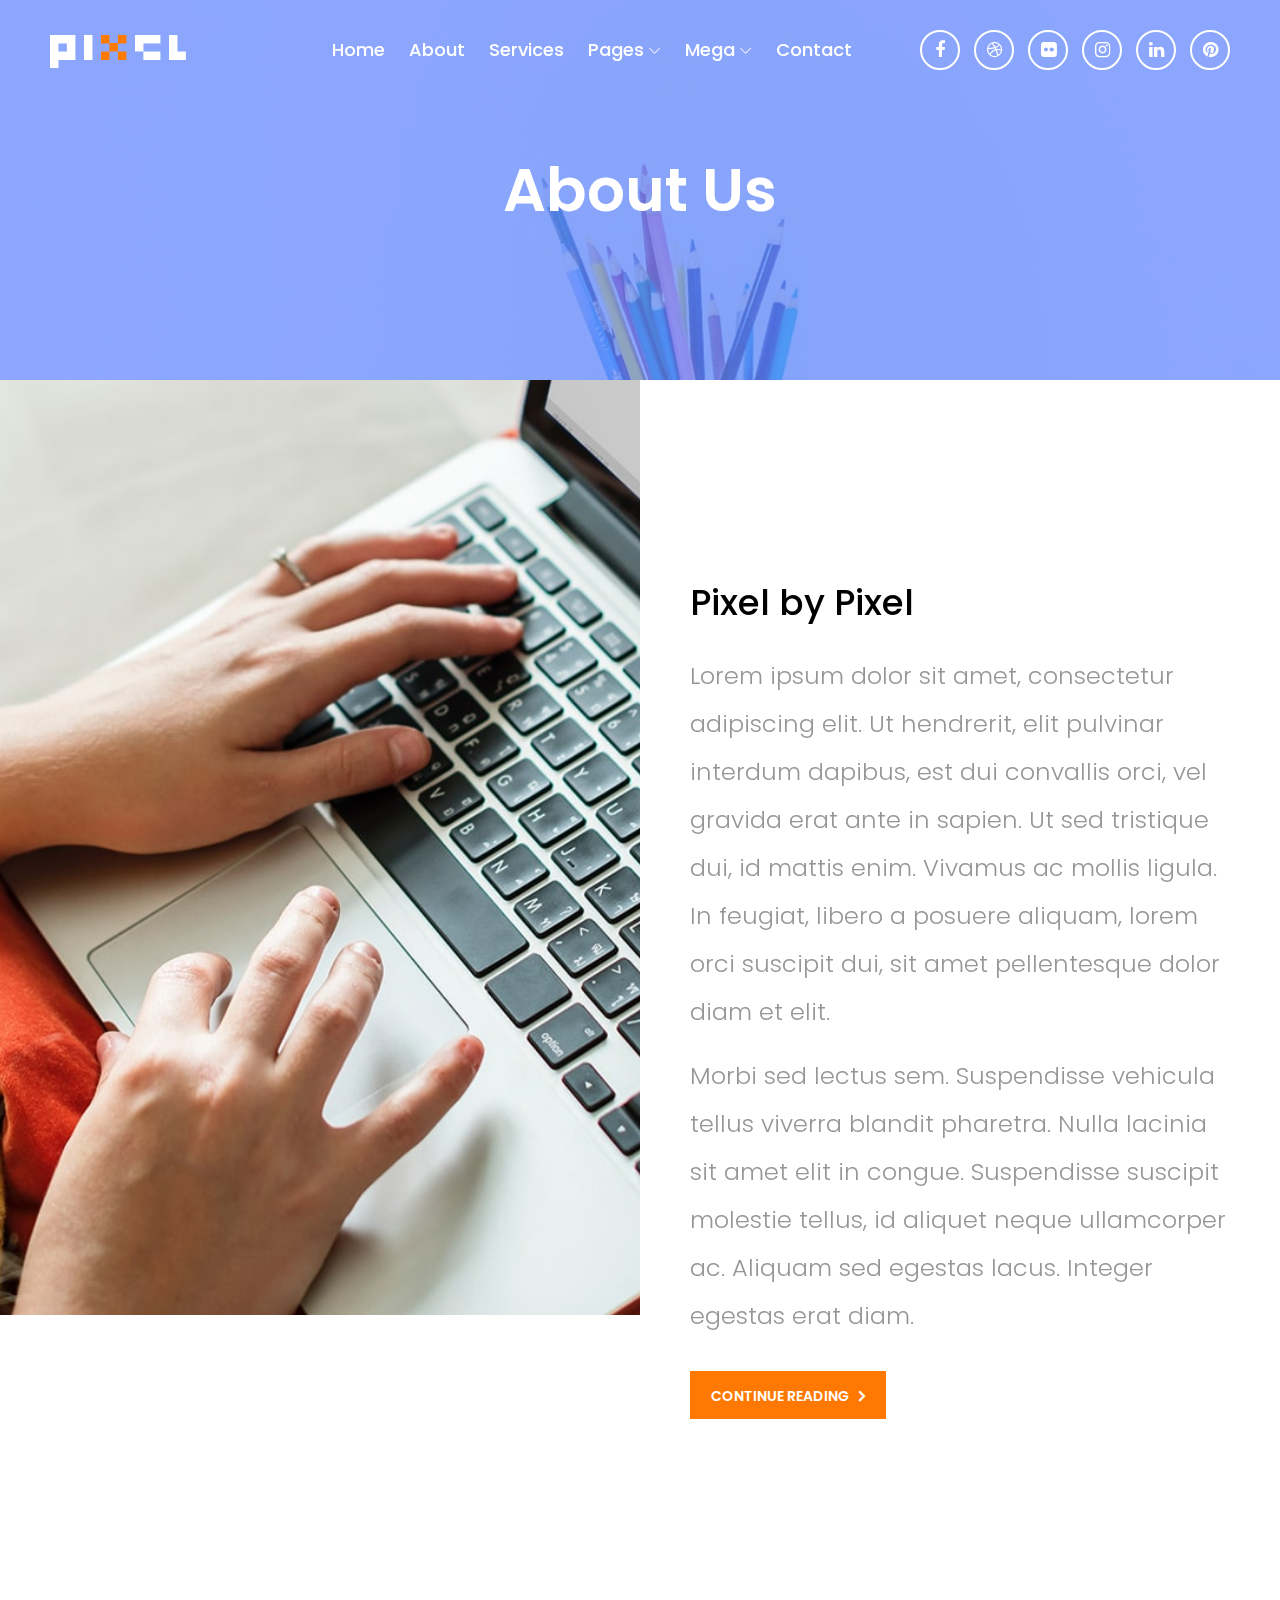
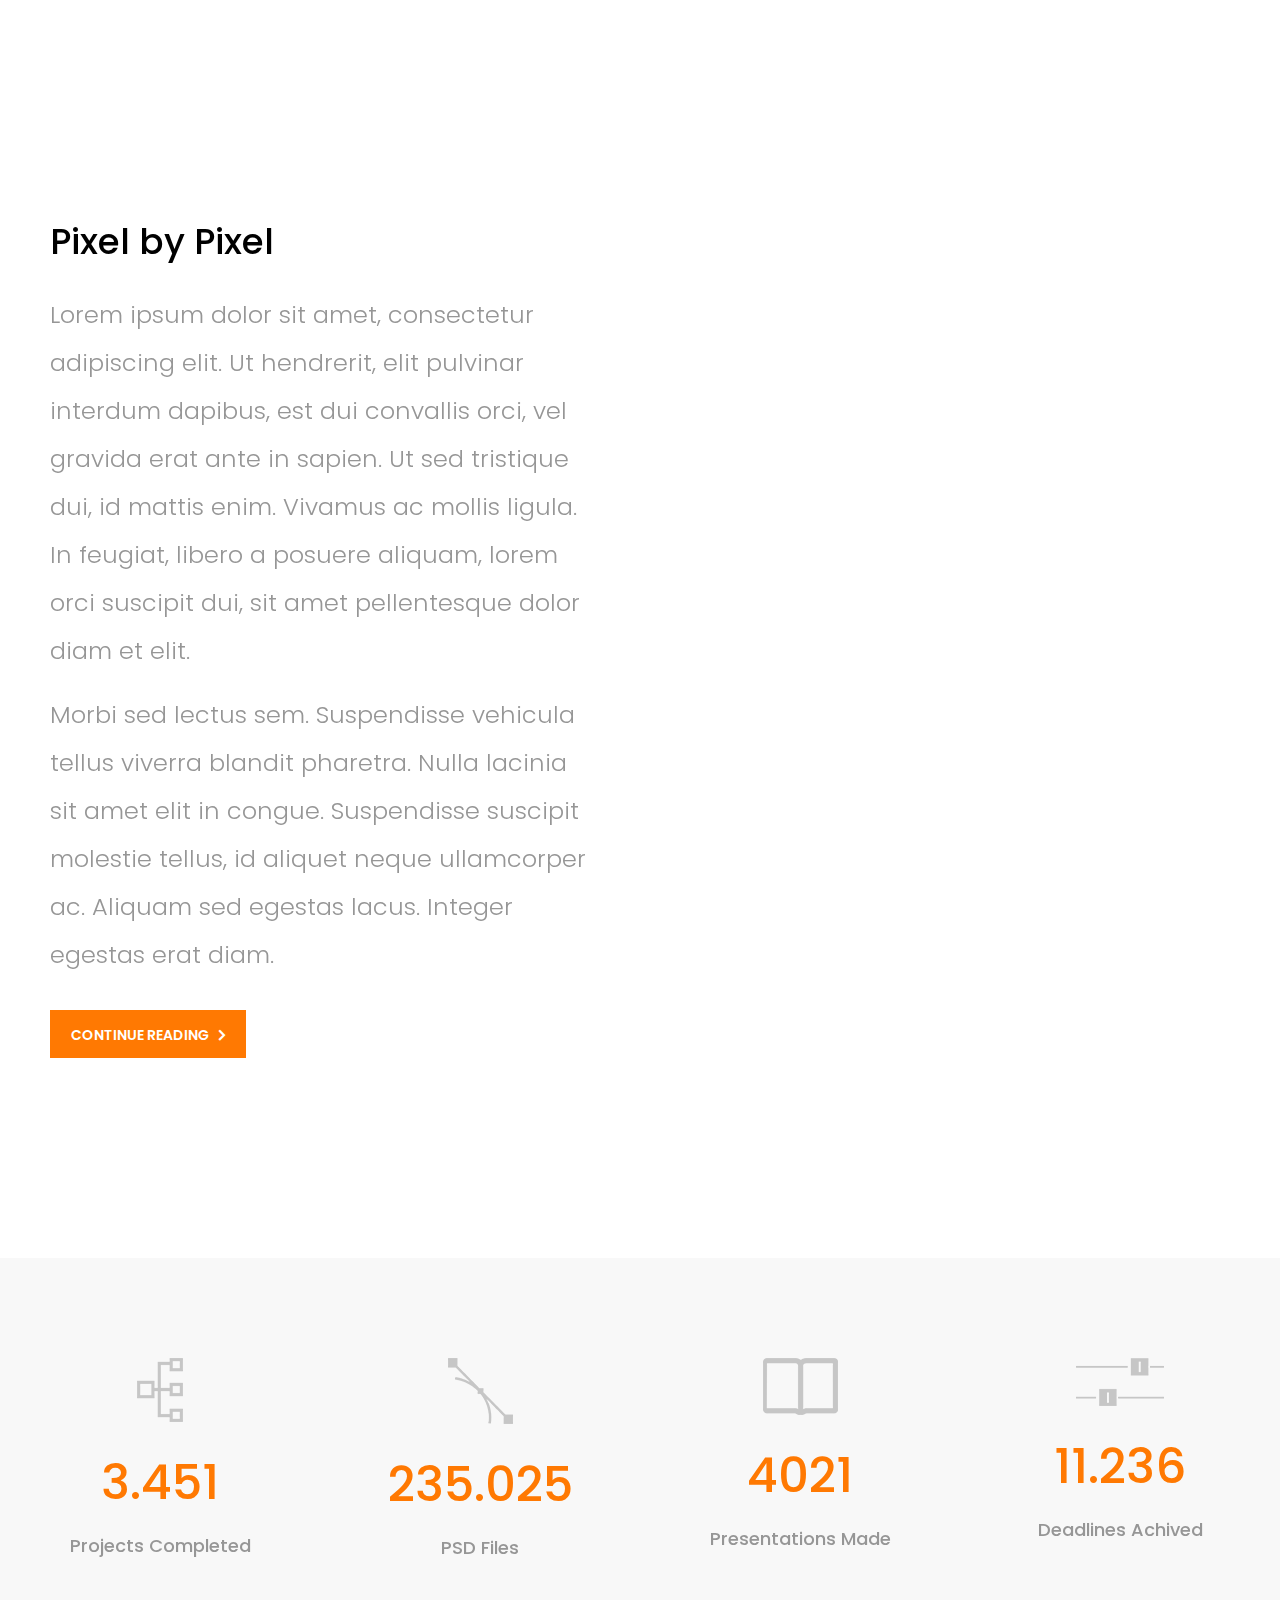
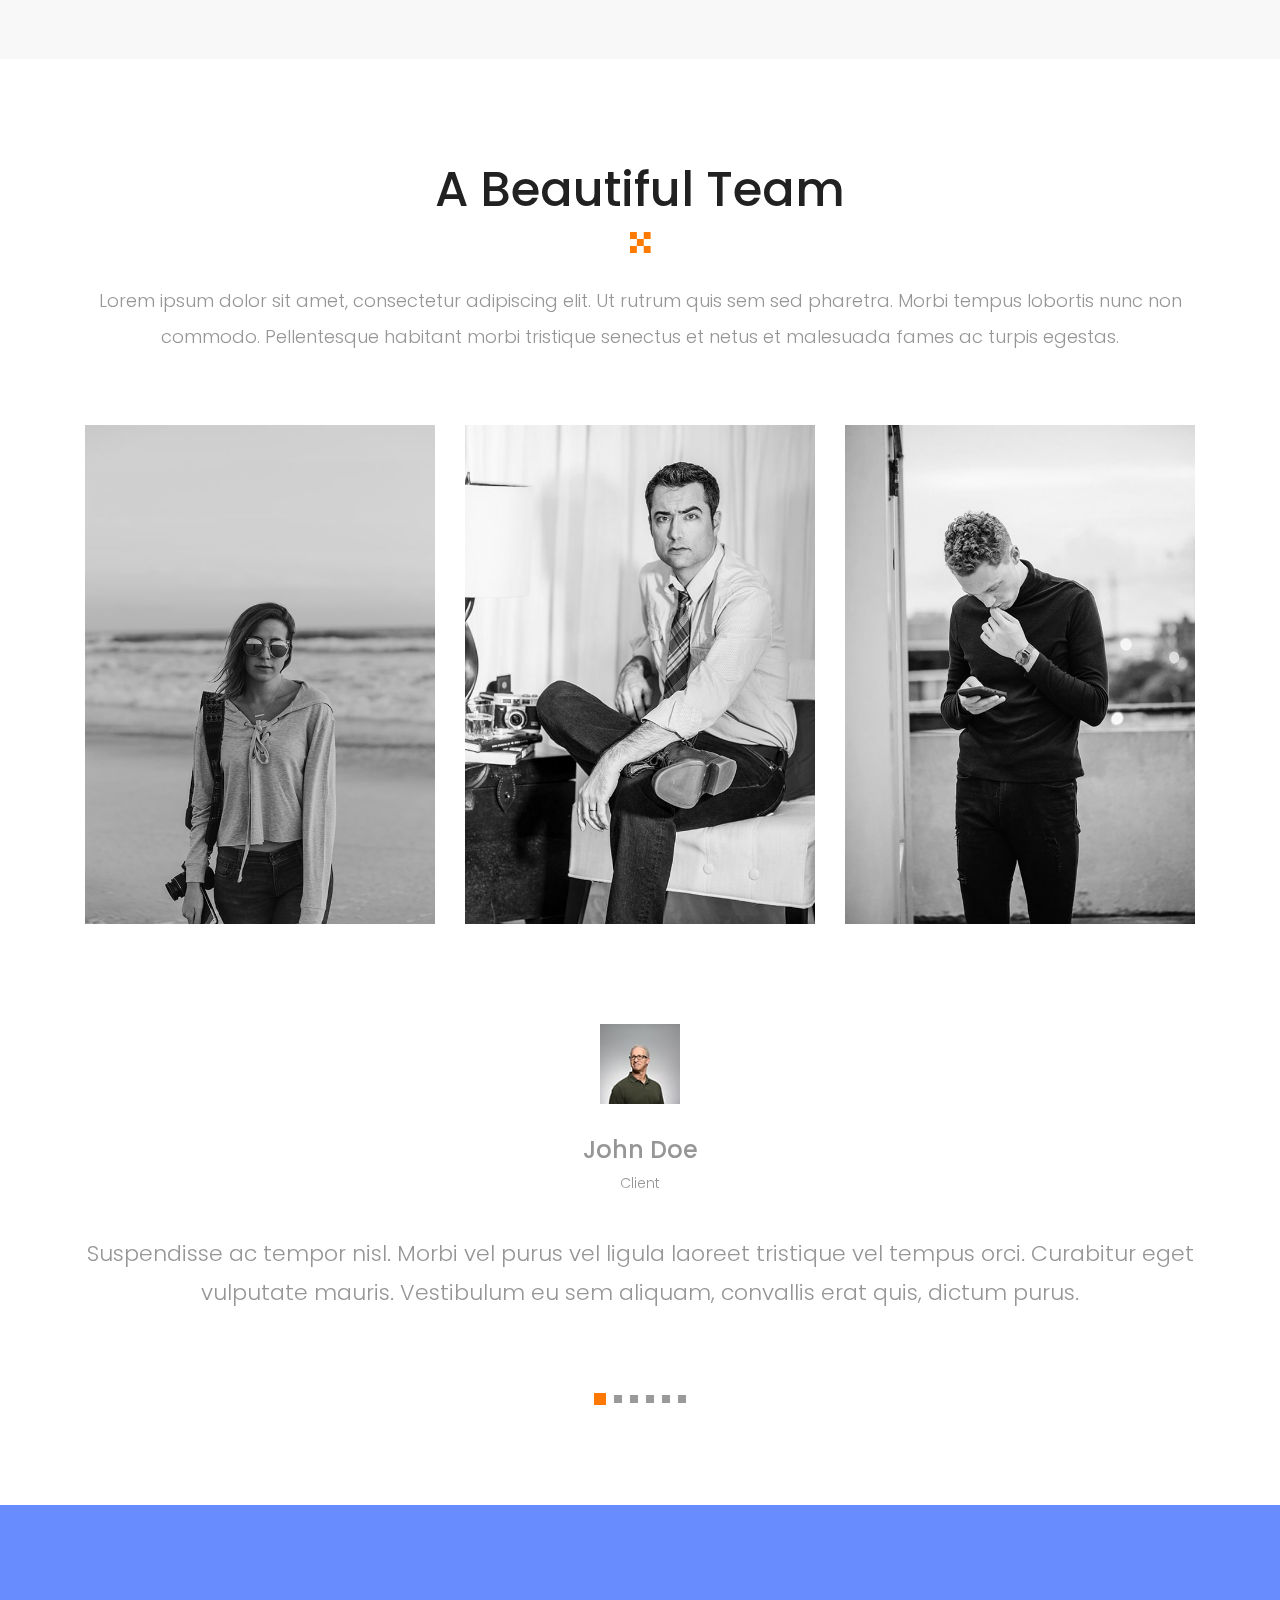
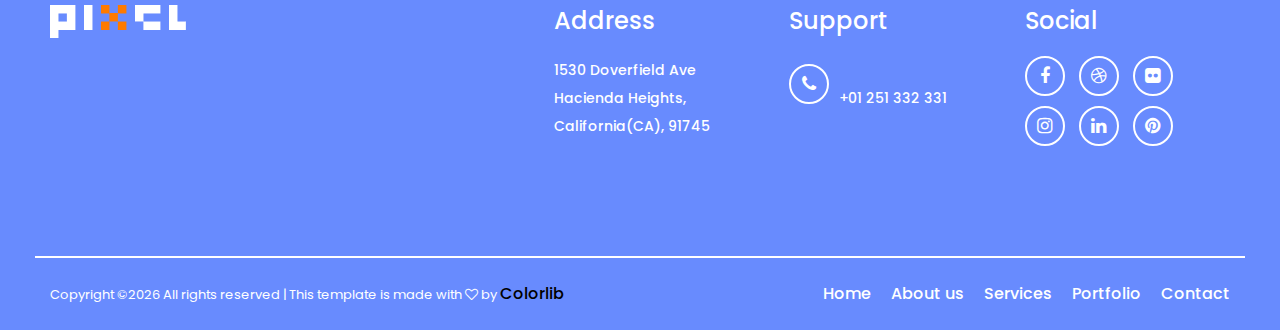
==== about.html @ 40c1611f "Adicionando todos arquivos" ====
<!DOCTYPE html>
<html lang="en">

<head>
    <meta charset="UTF-8">
    <meta name="description" content="">
    <meta http-equiv="X-UA-Compatible" content="IE=edge">
    <meta name="viewport" content="width=device-width, initial-scale=1, shrink-to-fit=no">
    <!-- The above 4 meta tags *must* come first in the head; any other head content must come *after* these tags -->

    <!-- Title -->
    <title>Pixel - Digital Agency HTML Template</title>

    <!-- Favicon -->
    <link rel="icon" href="img/core-img/favicon.ico">

    <!-- Stylesheet -->
    <link rel="stylesheet" href="style.css">

</head>

<body>
    <!-- Preloader -->
    <div class="preloader d-flex align-items-center justify-content-center">
        <div class="lds-ellipsis">
            <div></div>
            <div></div>
            <div></div>
            <div></div>
        </div>
    </div>

    <!-- ##### Header Area Start ##### -->
    <header class="header-area">
        <!-- Navbar Area -->
        <div class="pixel-main-menu" id="sticker">
            <div class="classy-nav-container breakpoint-off">
                <div class="container-fluid">
                    <!-- Menu -->
                    <nav class="classy-navbar justify-content-between" id="pixelNav">

                        <!-- Nav brand -->
                        <a href="index.html" class="nav-brand"><img src="img/core-img/logo.png" alt=""></a>

                        <!-- Navbar Toggler -->
                        <div class="classy-navbar-toggler">
                            <span class="navbarToggler"><span></span><span></span><span></span></span>
                        </div>

                        <!-- Menu -->
                        <div class="classy-menu">

                            <!-- Close Button -->
                            <div class="classycloseIcon">
                                <div class="cross-wrap"><span class="top"></span><span class="bottom"></span></div>
                            </div>

                            <!-- Nav Start -->
                            <div class="classynav">
                                <ul>
                                    <li><a href="index.html">Home</a></li>
                                    <li><a href="about.html">About</a></li>
                                    <li><a href="services.html">Services</a></li>
                                    <li><a href="portfolio.html">Pages</a>
                                        <ul class="dropdown">
                                            <li><a href="index.html">Home</a></li>
                                            <li><a href="about.html">About Us</a></li>
                                            <li><a href="services.html">Services</a>
                                                <ul class="dropdown">
                                                    <li><a href="index.html">Home</a></li>
                                                    <li><a href="about.html">About Us</a></li>
                                                    <li><a href="services.html">Services</a></li>
                                                    <li><a href="portfolio.html">Portfolio</a>
                                                        <ul class="dropdown">
                                                            <li><a href="index.html">Home</a></li>
                                                            <li><a href="about.html">About Us</a></li>
                                                            <li><a href="services.html">Services</a></li>
                                                            <li><a href="portfolio.html">Portfolio</a></li>
                                                            <li><a href="contact.html">Contact</a></li>
                                                            <li><a href="elements.html">Elements</a></li>
                                                        </ul>
                                                    </li>
                                                    <li><a href="contact.html">Contact</a></li>
                                                    <li><a href="elements.html">Elements</a></li>
                                                </ul>
                                            </li>
                                            <li><a href="portfolio.html">Portfolio</a></li>
                                            <li><a href="contact.html">Contact</a></li>
                                            <li><a href="elements.html">Elements</a></li>
                                        </ul>
                                    </li>
                                    <li><a href="#">Mega</a>
                                        <div class="megamenu">
                                            <ul class="single-mega cn-col-4">
                                                <li><a href="index.html">Home</a></li>
                                                <li><a href="about.html">About Us</a></li>
                                                <li><a href="services.html">Services</a></li>
                                                <li><a href="portfolio.html">Portfolio</a></li>
                                                <li><a href="contact.html">Contact</a></li>
                                                <li><a href="elements.html">Elements</a></li>
                                            </ul>
                                            <ul class="single-mega cn-col-4">
                                                <li><a href="index.html">Home</a></li>
                                                <li><a href="about.html">About Us</a></li>
                                                <li><a href="services.html">Services</a></li>
                                                <li><a href="portfolio.html">Portfolio</a></li>
                                                <li><a href="contact.html">Contact</a></li>
                                                <li><a href="elements.html">Elements</a></li>
                                            </ul>
                                            <ul class="single-mega cn-col-4">
                                                <li><a href="index.html">Home</a></li>
                                                <li><a href="about.html">About Us</a></li>
                                                <li><a href="services.html">Services</a></li>
                                                <li><a href="portfolio.html">Portfolio</a></li>
                                                <li><a href="contact.html">Contact</a></li>
                                                <li><a href="elements.html">Elements</a></li>
                                            </ul>
                                            <ul class="single-mega cn-col-4">
                                                <li><a href="index.html">Home</a></li>
                                                <li><a href="about.html">About Us</a></li>
                                                <li><a href="services.html">Services</a></li>
                                                <li><a href="portfolio.html">Portfolio</a></li>
                                                <li><a href="contact.html">Contact</a></li>
                                                <li><a href="elements.html">Elements</a></li>
                                            </ul>
                                        </div>
                                    </li>
                                    <li><a href="contact.html">Contact</a></li>
                                </ul>

                                <!-- Top Social Info -->
                                <div class="top-social-info ml-5">
                                    <a href="#"><i class="fa fa-facebook"></i></a>
                                    <a href="#"><i class="fa fa-dribbble"></i></a>
                                    <a href="#"><i class="fa fa-flickr"></i></a>
                                    <a href="#"><i class="fa fa-instagram"></i></a>
                                    <a href="#"><i class="fa fa-linkedin"></i></a>
                                    <a href="#"><i class="fa fa-pinterest"></i></a>
                                </div>
                            </div>
                            <!-- Nav End -->
                        </div>
                    </nav>
                </div>
            </div>
        </div>
    </header>
    <!-- ##### Header Area End ##### -->

    <!-- ##### Breadcrumb Area Start ##### -->
    <section class="breadcrumb-area bg-img bg-overlay jarallax" style="background-image: url(img/bg-img/8.jpg);">
        <div class="container-fluid h-100">
            <div class="row h-100 align-items-center">
                <div class="col-12">
                    <div class="breadcrumb-content">
                        <h2>About Us</h2>
                    </div>
                </div>
            </div>
        </div>
    </section>
    <!-- ##### Breadcrumb Area End ##### -->

    <!-- ##### Feature Area Start ##### -->
    <section class="pixel-feature-area d-flex flex-wrap">
        <!-- Feature Thumbnail -->
        <div class="feature-thumbnail bg-img jarallax" style="background-image: url(img/bg-img/12.jpg);"></div>

        <!-- Feature Content -->
        <div class="feature-content">
            <h1>Pixel by Pixel</h1>
            <p>Lorem ipsum dolor sit amet, consectetur adipiscing elit. Ut hendrerit, elit pulvinar interdum dapibus, est dui convallis orci, vel gravida erat ante in sapien. Ut sed tristique dui, id mattis enim. Vivamus ac mollis ligula. In feugiat, libero a posuere aliquam, lorem orci suscipit dui, sit amet pellentesque dolor diam et elit.</p>
            <p>Morbi sed lectus sem. Suspendisse vehicula tellus viverra blandit pharetra. Nulla lacinia sit amet elit in congue. Suspendisse suscipit molestie tellus, id aliquet neque ullamcorper ac. Aliquam sed egestas lacus. Integer egestas erat diam.</p>
            <a href="#" class="btn pixel-btn mt-15">CONTINUE READING</a>
        </div>
    </section>
    <!-- ##### Feature Area End ##### -->

    <!-- ##### Feature Area Start ##### -->
    <section class="pixel-feature-area d-flex flex-wrap">
        <!-- Feature Content -->
        <div class="feature-content">
            <h1>Pixel by Pixel</h1>
            <p>Lorem ipsum dolor sit amet, consectetur adipiscing elit. Ut hendrerit, elit pulvinar interdum dapibus, est dui convallis orci, vel gravida erat ante in sapien. Ut sed tristique dui, id mattis enim. Vivamus ac mollis ligula. In feugiat, libero a posuere aliquam, lorem orci suscipit dui, sit amet pellentesque dolor diam et elit.</p>
            <p>Morbi sed lectus sem. Suspendisse vehicula tellus viverra blandit pharetra. Nulla lacinia sit amet elit in congue. Suspendisse suscipit molestie tellus, id aliquet neque ullamcorper ac. Aliquam sed egestas lacus. Integer egestas erat diam.</p>
            <a href="#" class="btn pixel-btn mt-15">CONTINUE READING</a>
        </div>

        <!-- Feature Thumbnail -->
        <div class="feature-thumbnail bg-img jarallax" style="background-image: url(img/bg-img/13.jpg);"></div>
    </section>
    <!-- ##### Feature Area End ##### -->

    <!-- ##### Cool Facts Area Start ##### -->
    <section class="pixel-cool-facts-area bg-gray section-padding-100-0">
        <div class="container-fluid">
            <div class="row">

                <!-- Single Cool Facts -->
                <div class="col-12 col-sm-6 col-lg-3">
                    <div class="single-cool-fact mb-100">
                        <div class="scf-icon">
                            <img src="img/core-img/m1.png" alt="">
                        </div>
                        <div class="scf-text">
                            <h2><span class="counter">3.451</span></h2>
                            <h6>Projects Completed</h6>
                        </div>
                    </div>
                </div>

                <!-- Single Cool Facts -->
                <div class="col-12 col-sm-6 col-lg-3">
                    <div class="single-cool-fact mb-100">
                        <div class="scf-icon">
                            <img src="img/core-img/m2.png" alt="">
                        </div>
                        <div class="scf-text">
                            <h2><span class="counter">235.025</span></h2>
                            <h6>PSD Files</h6>
                        </div>
                    </div>
                </div>

                <!-- Single Cool Facts -->
                <div class="col-12 col-sm-6 col-lg-3">
                    <div class="single-cool-fact mb-100">
                        <div class="scf-icon">
                            <img src="img/core-img/m3.png" alt="">
                        </div>
                        <div class="scf-text">
                            <h2><span class="counter">4021</span></h2>
                            <h6>Presentations Made</h6>
                        </div>
                    </div>
                </div>

                <!-- Single Cool Facts -->
                <div class="col-12 col-sm-6 col-lg-3">
                    <div class="single-cool-fact mb-100">
                        <div class="scf-icon">
                            <img src="img/core-img/m4.png" alt="">
                        </div>
                        <div class="scf-text">
                            <h2><span class="counter">11.236</span></h2>
                            <h6>Deadlines Achived</h6>
                        </div>
                    </div>
                </div>

            </div>
        </div>
    </section>
    <!-- ##### Cool Facts Area End ##### -->

    <!-- ##### Team Area Start ##### -->
    <section class="team-member-area section-padding-100-0">
        <div class="container">
            <div class="row">
                <div class="col-12">
                    <!-- Section Heading -->
                    <div class="section-heading text-center">
                        <h2>A Beautiful Team</h2>
                        <img class="mb-30" src="img/core-img/x.png" alt="">
                        <p>Lorem ipsum dolor sit amet, consectetur adipiscing elit. Ut rutrum quis sem sed pharetra. Morbi tempus lobortis nunc non commodo. Pellentesque habitant morbi tristique senectus et netus et malesuada fames ac turpis egestas.</p>
                    </div>
                </div>
            </div>

            <div class="row">
                <!-- Single Team Member -->
                <div class="col-12 col-md-6 col-lg-4">
                    <div class="single-team-member mb-100">
                        <img src="img/bg-img/14.jpg" alt="">
                        <!-- Hover Text -->
                        <div class="hover-text d-flex align-items-end justify-content-center text-center">
                            <div class="hover--">
                                <h4>Jane Doe</h4>
                                <h6>Digital Designer</h6>
                                <div class="social-info">
                                    <a href="#"><i class="fa fa-behance" aria-hidden="true"></i></a>
                                    <a href="#"><i class="fa fa-dribbble" aria-hidden="true"></i></a>
                                    <a href="#"><i class="fa fa-flickr" aria-hidden="true"></i></a>
                                    <a href="#"><i class="fa fa-linkedin" aria-hidden="true"></i></a>
                                    <a href="#"><i class="fa fa-pinterest" aria-hidden="true"></i></a>
                                </div>
                            </div>
                        </div>
                    </div>
                </div>

                <!-- Single Team Member -->
                <div class="col-12 col-md-6 col-lg-4">
                    <div class="single-team-member mb-100">
                        <img src="img/bg-img/15.jpg" alt="">
                        <!-- Hover Text -->
                        <div class="hover-text d-flex align-items-end justify-content-center text-center">
                            <div class="hover--">
                                <h4>Jane Doe</h4>
                                <h6>Digital Designer</h6>
                                <div class="social-info">
                                    <a href="#"><i class="fa fa-behance" aria-hidden="true"></i></a>
                                    <a href="#"><i class="fa fa-dribbble" aria-hidden="true"></i></a>
                                    <a href="#"><i class="fa fa-flickr" aria-hidden="true"></i></a>
                                    <a href="#"><i class="fa fa-linkedin" aria-hidden="true"></i></a>
                                    <a href="#"><i class="fa fa-pinterest" aria-hidden="true"></i></a>
                                </div>
                            </div>
                        </div>
                    </div>
                </div>

                <!-- Single Team Member -->
                <div class="col-12 col-md-6 col-lg-4">
                    <div class="single-team-member mb-100">
                        <img src="img/bg-img/16.jpg" alt="">
                        <!-- Hover Text -->
                        <div class="hover-text d-flex align-items-end justify-content-center text-center">
                            <div class="hover--">
                                <h4>Jane Doe</h4>
                                <h6>Digital Designer</h6>
                                <div class="social-info">
                                    <a href="#"><i class="fa fa-behance" aria-hidden="true"></i></a>
                                    <a href="#"><i class="fa fa-dribbble" aria-hidden="true"></i></a>
                                    <a href="#"><i class="fa fa-flickr" aria-hidden="true"></i></a>
                                    <a href="#"><i class="fa fa-linkedin" aria-hidden="true"></i></a>
                                    <a href="#"><i class="fa fa-pinterest" aria-hidden="true"></i></a>
                                </div>
                            </div>
                        </div>
                    </div>
                </div>
            </div>
        </div>
    </section>
    <!-- ##### Team Area End ##### -->

    <!-- ##### Testimonial Area Start ##### -->
    <section class="testimonial-area mb-100">
        <div class="container">
            <div class="row">
                <div class="col-12">
                    <!-- Testimonial Slides -->
                    <div class="testimonial-slides owl-carousel">

                        <!-- Single Slide -->
                        <div class="single-testimonial-slide">
                            <img src="img/bg-img/17.jpg" alt="">
                            <h4>John Doe</h4>
                            <span>Client</span>
                            <h5>Suspendisse ac tempor nisl. Morbi vel purus vel ligula laoreet tristique vel tempus orci. Curabitur eget vulputate mauris. Vestibulum eu sem aliquam, convallis erat quis, dictum purus. </h5>
                        </div>

                        <!-- Single Slide -->
                        <div class="single-testimonial-slide">
                            <img src="img/bg-img/18.jpg" alt="">
                            <h4>John Doe</h4>
                            <span>Client</span>
                            <h5>Suspendisse ac tempor nisl. Morbi vel purus vel ligula laoreet tristique vel tempus orci. Curabitur eget vulputate mauris. Vestibulum eu sem aliquam, convallis erat quis, dictum purus. </h5>
                        </div>

                        <!-- Single Slide -->
                        <div class="single-testimonial-slide">
                            <img src="img/bg-img/17.jpg" alt="">
                            <h4>John Doe</h4>
                            <span>Client</span>
                            <h5>Suspendisse ac tempor nisl. Morbi vel purus vel ligula laoreet tristique vel tempus orci. Curabitur eget vulputate mauris. Vestibulum eu sem aliquam, convallis erat quis, dictum purus. </h5>
                        </div>

                        <!-- Single Slide -->
                        <div class="single-testimonial-slide">
                            <img src="img/bg-img/18.jpg" alt="">
                            <h4>John Doe</h4>
                            <span>Client</span>
                            <h5>Suspendisse ac tempor nisl. Morbi vel purus vel ligula laoreet tristique vel tempus orci. Curabitur eget vulputate mauris. Vestibulum eu sem aliquam, convallis erat quis, dictum purus. </h5>
                        </div>

                        <!-- Single Slide -->
                        <div class="single-testimonial-slide">
                            <img src="img/bg-img/17.jpg" alt="">
                            <h4>John Doe</h4>
                            <span>Client</span>
                            <h5>Suspendisse ac tempor nisl. Morbi vel purus vel ligula laoreet tristique vel tempus orci. Curabitur eget vulputate mauris. Vestibulum eu sem aliquam, convallis erat quis, dictum purus. </h5>
                        </div>

                        <!-- Single Slide -->
                        <div class="single-testimonial-slide">
                            <img src="img/bg-img/18.jpg" alt="">
                            <h4>John Doe</h4>
                            <span>Client</span>
                            <h5>Suspendisse ac tempor nisl. Morbi vel purus vel ligula laoreet tristique vel tempus orci. Curabitur eget vulputate mauris. Vestibulum eu sem aliquam, convallis erat quis, dictum purus. </h5>
                        </div>

                    </div>
                </div>
            </div>
        </div>
    </section>
    <!-- ##### Testimonial Area End ##### -->

    <!-- ##### Footer Area Start ##### -->
    <footer class="footer-area section-padding-100-0">
        <div class="container-fluid">
            <div class="row justify-content-between">

                <!-- Single Footer Widget -->
                <div class="col-12 col-sm-6 col-md-3">
                    <div class="single-footer-widget mb-100">
                        <!-- Footer Logo -->
                        <a href="index.html" class="footer-logo"><img src="img/core-img/logo.png" alt=""></a>
                    </div>
                </div>

                <!-- Single Footer Widget -->
                <div class="col-12 col-md-9 col-lg-8 col-xl-7">
                    <div class="row">
                        <!-- Single Footer Widget -->
                        <div class="col-sm-4">
                            <div class="single-footer-widget mb-100">
                                <h5 class="widget-title">Address</h5>
                                <p>1530 Doverfield Ave <br> Hacienda Heights, California(CA), 91745</p>
                            </div>
                        </div>

                        <!-- Single Footer Widget -->
                        <div class="col-sm-4">
                            <div class="single-footer-widget mb-100">
                                <h5 class="widget-title">Support</h5>
                                <p><i class="fa fa-phone"></i> <br> +01 251 332 331</p>
                            </div>
                        </div>

                        <!-- Single Footer Widget -->
                        <div class="col-sm-4">
                            <div class="single-footer-widget mb-100">
                                <h5 class="widget-title">Social</h5>
                                <div class="footer-social-info">
                                    <a href="#"><i class="fa fa-facebook"></i></a>
                                    <a href="#"><i class="fa fa-dribbble"></i></a>
                                    <a href="#"><i class="fa fa-flickr"></i></a>
                                    <a href="#"><i class="fa fa-instagram"></i></a>
                                    <a href="#"><i class="fa fa-linkedin"></i></a>
                                    <a href="#"><i class="fa fa-pinterest"></i></a>
                                </div>
                            </div>
                        </div>
                    </div>
                </div>
            </div>
        </div>

        <!-- Copywrite Area -->
        <div class="copywrite-area">
            <div class="container-fluid">
                <div class="row align-items-center">
                    <div class="col-12 col-md-6">
                        <div class="copywrite-content">
                            <!-- Copywrite Text -->
                            <p class="copywrite-text"><!-- Link back to Colorlib can't be removed. Template is licensed under CC BY 3.0. -->
Copyright &copy;<script>document.write(new Date().getFullYear());</script> All rights reserved | This template is made with <i class="fa fa-heart-o" aria-hidden="true"></i> by <a href="https://colorlib.com" target="_blank">Colorlib</a>
<!-- Link back to Colorlib can't be removed. Template is licensed under CC BY 3.0. -->
</p>
                        </div>
                    </div>
                    <div class="col-12 col-md-6">
                        <nav class="footer-nav">
                            <ul>
                                <li><a href="#">Home</a></li>
                                <li><a href="#">About us</a></li>
                                <li><a href="#">Services</a></li>
                                <li><a href="#">Portfolio</a></li>
                                <li><a href="#">Contact</a></li>
                            </ul>
                        </nav>
                    </div>
                </div>
            </div>
        </div>
    </footer>
    <!-- ##### Footer Area Start ##### -->

    <!-- ##### All Javascript Script ##### -->
    <!-- jQuery-2.2.4 js -->
    <script src="js/jquery/jquery-2.2.4.min.js"></script>
    <!-- Popper js -->
    <script src="js/bootstrap/popper.min.js"></script>
    <!-- Bootstrap js -->
    <script src="js/bootstrap/bootstrap.min.js"></script>
    <!-- All Plugins js -->
    <script src="js/plugins/plugins.js"></script>
    <!-- Active js -->
    <script src="js/active.js"></script>
</body>

</html>
---- style.css ----
/* transition - animation */
/* flex */
/* [Stylesheet - 1.0] */
/* :: 1.0 Import Fonts */
@import url("https://fonts.googleapis.com/css?family=Poppins:300,300i,400,400i,500,500i,600,600i,700,700i,800,800i,900,900i");
/* :: 2.0 Import All CSS */
@import url(css/bootstrap.min.css);
@import url(css/classy-nav.css);
@import url(css/owl.carousel.min.css);
@import url(css/animate.css);
@import url(css/magnific-popup.css);
@import url(css/font-awesome.min.css);
/* :: 3.0 Base CSS */
* {
  margin: 0;
  padding: 0; }

body {
  font-family: "Poppins", sans-serif;
  font-size: 14px; }

h1,
h2,
h3,
h4,
h5,
h6 {
  font-family: "Poppins", sans-serif;
  color: #000000;
  line-height: 1.3;
  font-weight: 500; }

p {
  font-family: "Poppins", sans-serif;
  color: #969696;
  font-size: 15px;
  line-height: 2;
  font-weight: 400; }

a,
a:hover,
a:focus {
  -webkit-transition-duration: 500ms;
  -o-transition-duration: 500ms;
  transition-duration: 500ms;
  text-decoration: none;
  outline: 0 solid transparent;
  color: #000000;
  font-weight: 500;
  font-size: 16px; }

ul,
ol {
  margin: 0; }
  ul li,
  ol li {
    list-style: none; }

img {
  height: auto;
  max-width: 100%; }

/* :: 3.1.0 Spacing */
.mt-15 {
  margin-top: 15px !important; }

.mt-30 {
  margin-top: 30px !important; }

.mt-50 {
  margin-top: 50px !important; }

.mt-70 {
  margin-top: 70px !important; }

.mt-100 {
  margin-top: 100px !important; }

.mb-15 {
  margin-bottom: 15px !important; }

.mb-30 {
  margin-bottom: 30px !important; }

.mb-50 {
  margin-bottom: 50px !important; }

.mb-70 {
  margin-bottom: 70px !important; }

.mb-100 {
  margin-bottom: 100px !important; }

.ml-15 {
  margin-left: 15px !important; }

.ml-30 {
  margin-left: 30px !important; }

.ml-50 {
  margin-left: 50px !important; }

.mr-15 {
  margin-right: 15px !important; }

.mr-30 {
  margin-right: 30px !important; }

.mr-50 {
  margin-right: 50px !important; }

/* :: 3.2.0 Height */
.height-400 {
  height: 400px !important; }

.height-500 {
  height: 500px !important; }

.height-600 {
  height: 600px !important; }

.height-700 {
  height: 700px !important; }

.height-800 {
  height: 800px !important; }

/* :: 3.3.0 Section Padding */
.section-padding-100 {
  padding-top: 100px;
  padding-bottom: 100px; }

.section-padding-100-0 {
  padding-top: 100px;
  padding-bottom: 0; }

.section-padding-0-100 {
  padding-top: 0;
  padding-bottom: 100px; }

.section-padding-100-70 {
  padding-top: 100px;
  padding-bottom: 70px; }

/* :: 3.4.0 Preloader */
.preloader {
  background-color: #688bfe;
  width: 100%;
  height: 100%;
  position: fixed;
  top: 0;
  left: 0;
  right: 0;
  z-index: 99999; }
  .preloader .lds-ellipsis {
    display: inline-block;
    position: relative;
    width: 64px;
    height: 64px; }
    .preloader .lds-ellipsis div {
      position: absolute;
      top: 27px;
      width: 11px;
      height: 11px;
      border-radius: 50%;
      background: #ffffff;
      animation-timing-function: cubic-bezier(0, 1, 1, 0); }
      .preloader .lds-ellipsis div:nth-child(1) {
        left: 6px;
        -webkit-animation: lds-ellipsis1 0.6s infinite;
        animation: lds-ellipsis1 0.6s infinite; }
      .preloader .lds-ellipsis div:nth-child(2) {
        left: 6px;
        -webkit-animation: lds-ellipsis2 0.6s infinite;
        animation: lds-ellipsis2 0.6s infinite; }
      .preloader .lds-ellipsis div:nth-child(3) {
        left: 26px;
        -webkit-animation: lds-ellipsis2 0.6s infinite;
        animation: lds-ellipsis2 0.6s infinite; }
      .preloader .lds-ellipsis div:nth-child(4) {
        left: 45px;
        -webkit-animation: lds-ellipsis3 0.6s infinite;
        animation: lds-ellipsis3 0.6s infinite; }

@-webkit-keyframes lds-ellipsis1 {
  0% {
    -webkit-transform: scale(0);
    -ms-transform: scale(0);
    transform: scale(0); }
  100% {
    -webkit-transform: scale(1);
    -ms-transform: scale(1);
    transform: scale(1); } }
@keyframes lds-ellipsis1 {
  0% {
    -webkit-transform: scale(0);
    -ms-transform: scale(0);
    transform: scale(0); }
  100% {
    -webkit-transform: scale(1);
    -ms-transform: scale(1);
    transform: scale(1); } }
@-webkit-keyframes lds-ellipsis3 {
  0% {
    -webkit-transform: scale(1);
    -ms-transform: scale(1);
    transform: scale(1); }
  100% {
    -webkit-transform: scale(0);
    -ms-transform: scale(0);
    transform: scale(0); } }
@keyframes lds-ellipsis3 {
  0% {
    -webkit-transform: scale(1);
    -ms-transform: scale(1);
    transform: scale(1); }
  100% {
    -webkit-transform: scale(0);
    -ms-transform: scale(0);
    transform: scale(0); } }
@-webkit-keyframes lds-ellipsis2 {
  0% {
    -webkit-transform: translate(0, 0);
    -ms-transform: translate(0, 0);
    transform: translate(0, 0); }
  100% {
    -webkit-transform: translate(19px, 0);
    -ms-transform: translate(19px, 0);
    transform: translate(19px, 0); } }
@keyframes lds-ellipsis2 {
  0% {
    -webkit-transform: translate(0, 0);
    -ms-transform: translate(0, 0);
    transform: translate(0, 0); }
  100% {
    -webkit-transform: translate(19px, 0);
    -ms-transform: translate(19px, 0);
    transform: translate(19px, 0); } }
/* :: 3.5.0 Miscellaneous */
.jarallax {
  position: relative;
  z-index: 0; }

.jarallax > .jarallax-img {
  position: absolute;
  object-fit: cover;
  font-family: 'object-fit: cover;';
  top: 0;
  left: 0;
  width: 100%;
  height: 100%;
  z-index: -1; }

.section-heading {
  position: relative;
  z-index: 1;
  margin-bottom: 70px; }
  .section-heading h2 {
    font-size: 48px;
    color: #212121;
    font-weight: 700;
    margin-bottom: 10px;
    font-weight: 500; }
    @media only screen and (min-width: 992px) and (max-width: 1199px) {
      .section-heading h2 {
        font-size: 36px; } }
    @media only screen and (min-width: 768px) and (max-width: 991px) {
      .section-heading h2 {
        font-size: 30px; } }
    @media only screen and (max-width: 767px) {
      .section-heading h2 {
        font-size: 24px; } }
  .section-heading h6 {
    font-size: 18px;
    margin-bottom: 0;
    color: #969696; }
  .section-heading p {
    font-weight: 300;
    font-size: 18px;
    margin-bottom: 0; }

.box-shadow {
  position: relative;
  z-index: 1; }
  .box-shadow:hover {
    box-shadow: 0 0 24px rgba(0, 0, 0, 0.2); }

.tooltip-inner {
  background-color: #ff7902;
  box-shadow: 0 0 24px rgba(0, 0, 0, 0.2); }

.tooltip .arrow::before {
  border-bottom-color: #ff7902; }

.bg-img {
  background-position: center center;
  background-size: cover;
  background-repeat: no-repeat; }

.bg-white {
  background-color: #ffffff !important; }

.bg-dark {
  background-color: #000000 !important; }

.bg-transparent {
  background-color: transparent !important; }

.bg-gray {
  background-color: #f8f8f8; }

.font-bold {
  font-weight: 700; }

.font-light {
  font-weight: 300; }

.bg-overlay {
  position: relative;
  z-index: 2;
  background-position: center center;
  background-size: cover; }
  .bg-overlay::after {
    background-color: rgba(0, 0, 0, 0.61);
    position: absolute;
    z-index: -1;
    top: 0;
    left: 0;
    width: 100%;
    height: 100%;
    content: ""; }

.bg-fixed {
  background-attachment: fixed !important; }

/* :: 3.6.0 ScrollUp */
#scrollUp {
  background-color: #688bfe;
  border-radius: 5px 0 0 5px;
  bottom: 70px;
  color: #ffffff;
  font-size: 10px;
  padding: 12px 0;
  height: 60px;
  line-height: 1.5;
  right: 0;
  text-align: center;
  width: 35px;
  -webkit-transition-duration: 500ms;
  -o-transition-duration: 500ms;
  transition-duration: 500ms;
  font-weight: 700;
  box-shadow: 0 1px 5px 2px rgba(0, 0, 0, 0.15);
  text-transform: uppercase; }
  #scrollUp i {
    font-size: 18px;
    display: block; }
  #scrollUp:hover {
    background-color: #ff7902;
    color: #ffffff; }

/* :: 3.7.0 pixel Button */
.pixel-btn {
  -webkit-transition-duration: 500ms;
  -o-transition-duration: 500ms;
  transition-duration: 500ms;
  background-color: #ff7902;
  position: relative;
  z-index: 1;
  display: inline-block;
  min-width: 170px;
  height: 48px;
  color: #ffffff;
  border-radius: 0;
  padding: 0 35px 0 20px;
  font-size: 14px;
  line-height: 48px;
  font-weight: 600;
  text-transform: uppercase; }
  .pixel-btn::after {
    position: absolute;
    top: 0;
    right: 20px;
    font-size: 18px;
    content: '\f105';
    font-family: 'FontAwesome';
    z-index: 1; }
  .pixel-btn:hover, .pixel-btn:focus {
    font-size: 14px;
    font-weight: 600;
    background-color: #688bfe;
    color: #ffffff;
    box-shadow: 0 0 50px rgba(0, 0, 0, 0.15); }
  .pixel-btn.btn-2 {
    background-color: #688bfe;
    color: #ffffff; }
    .pixel-btn.btn-2:hover, .pixel-btn.btn-2:focus {
      background-color: #ff7902;
      color: #ffffff;
      box-shadow: 0 0 50px rgba(0, 0, 0, 0.15); }
  .pixel-btn.btn-3 {
    background-color: transparent;
    color: #688bfe;
    border: 2px solid #688bfe;
    line-height: 44px; }
    .pixel-btn.btn-3:hover, .pixel-btn.btn-3:focus {
      background-color: transparent;
      color: #ff7902;
      box-shadow: 0 0 50px rgba(0, 0, 0, 0.15);
      border: 2px solid #ff7902; }

/* :: 4.0 Header Area CSS */
.header-area {
  position: absolute;
  z-index: 1000;
  width: 100%;
  top: 0;
  left: 0;
  right: 0; }
  .header-area .pixel-main-menu {
    position: relative;
    width: 100%;
    z-index: 1;
    padding: 0 35px;
    -webkit-transition-duration: 500ms;
    -o-transition-duration: 500ms;
    transition-duration: 500ms; }
    @media only screen and (max-width: 767px) {
      .header-area .pixel-main-menu {
        padding: 0; } }
    .header-area .pixel-main-menu .classy-nav-container {
      background-color: transparent; }
    .header-area .pixel-main-menu .classy-navbar {
      height: 100px;
      padding: 0;
      background-color: transparent; }
      @media only screen and (min-width: 768px) and (max-width: 991px) {
        .header-area .pixel-main-menu .classy-navbar {
          height: 70px; } }
      @media only screen and (max-width: 767px) {
        .header-area .pixel-main-menu .classy-navbar {
          height: 70px; } }
      @media only screen and (max-width: 767px) {
        .header-area .pixel-main-menu .classy-navbar .nav-brand {
          width: 80px;
          margin-right: 10px; } }
      .header-area .pixel-main-menu .classy-navbar .classynav ul li a {
        font-weight: 500;
        text-transform: capitalize;
        font-size: 18px;
        padding: 0 10px;
        color: #ffffff; }
        .header-area .pixel-main-menu .classy-navbar .classynav ul li a:hover, .header-area .pixel-main-menu .classy-navbar .classynav ul li a:focus {
          color: #ff7902; }
        @media only screen and (min-width: 992px) and (max-width: 1199px) {
          .header-area .pixel-main-menu .classy-navbar .classynav ul li a {
            font-size: 16px;
            padding: 0 5px; } }
        @media only screen and (min-width: 768px) and (max-width: 991px) {
          .header-area .pixel-main-menu .classy-navbar .classynav ul li a {
            color: #212121;
            font-size: 14px; } }
        @media only screen and (max-width: 767px) {
          .header-area .pixel-main-menu .classy-navbar .classynav ul li a {
            color: #212121;
            font-size: 14px; } }
      .header-area .pixel-main-menu .classy-navbar .classynav > ul > li:first-child a {
        padding-left: 0; }
        @media only screen and (min-width: 768px) and (max-width: 991px) {
          .header-area .pixel-main-menu .classy-navbar .classynav > ul > li:first-child a {
            padding-left: 10px; } }
        @media only screen and (max-width: 767px) {
          .header-area .pixel-main-menu .classy-navbar .classynav > ul > li:first-child a {
            padding-left: 10px; } }
      .header-area .pixel-main-menu .classy-navbar .classynav ul li.megamenu-item > a::after,
      .header-area .pixel-main-menu .classy-navbar .classynav ul li.has-down > a::after {
        color: #ffffff; }
        @media only screen and (min-width: 768px) and (max-width: 991px) {
          .header-area .pixel-main-menu .classy-navbar .classynav ul li.megamenu-item > a::after,
          .header-area .pixel-main-menu .classy-navbar .classynav ul li.has-down > a::after {
            color: #212121; } }
        @media only screen and (max-width: 767px) {
          .header-area .pixel-main-menu .classy-navbar .classynav ul li.megamenu-item > a::after,
          .header-area .pixel-main-menu .classy-navbar .classynav ul li.has-down > a::after {
            color: #212121; } }
      .header-area .pixel-main-menu .classy-navbar .classynav ul li ul li.megamenu-item > a::after,
      .header-area .pixel-main-menu .classy-navbar .classynav ul li ul li.has-down > a::after {
        color: #212121; }
      .header-area .pixel-main-menu .classy-navbar .classynav ul li ul li a {
        color: #212121;
        font-size: 14px;
        padding: 0 20px; }
  .header-area .top-social-info {
    position: relative;
    z-index: 1; }
    @media only screen and (min-width: 768px) and (max-width: 991px) {
      .header-area .top-social-info {
        margin-top: 30px;
        margin-left: 15px !important; } }
    @media only screen and (max-width: 767px) {
      .header-area .top-social-info {
        margin-top: 30px;
        margin-left: 15px !important; } }
    .header-area .top-social-info a {
      display: inline-block;
      width: 40px;
      height: 40px;
      font-size: 18px;
      border: 2px solid #ffffff;
      color: #ffffff;
      border-radius: 50%;
      text-align: center;
      line-height: 36px;
      margin-left: 10px; }
      @media only screen and (min-width: 992px) and (max-width: 1199px) {
        .header-area .top-social-info a {
          width: 30px;
          height: 30px;
          line-height: 26px;
          margin-left: 5px;
          font-size: 14px; } }
      @media only screen and (min-width: 768px) and (max-width: 991px) {
        .header-area .top-social-info a {
          width: 30px;
          height: 30px;
          line-height: 26px;
          margin-left: 5px;
          font-size: 14px;
          color: #212121;
          border-color: #212121; } }
      @media only screen and (max-width: 767px) {
        .header-area .top-social-info a {
          width: 30px;
          height: 30px;
          line-height: 26px;
          margin-left: 5px;
          font-size: 14px;
          color: #212121;
          border-color: #212121; } }
      .header-area .top-social-info a:hover, .header-area .top-social-info a:focus {
        border-color: #ff7902;
        color: #ff7902; }
  .header-area .is-sticky .pixel-main-menu {
    background-color: #688bfe;
    box-shadow: 0 7px 40px 0 rgba(0, 0, 0, 0.3); }

.classy-navbar-toggler .navbarToggler span {
  background-color: #ffffff; }

/* :: 5.0 Hero Area CSS */
.hero-area {
  position: relative;
  z-index: 1; }
  .hero-area .owl-prev,
  .hero-area .owl-next {
    position: absolute;
    top: 50%;
    font-size: 24px;
    font-weight: 700;
    color: #ffffff;
    left: 50px;
    text-transform: uppercase;
    -webkit-transition-duration: 500ms;
    -o-transition-duration: 500ms;
    transition-duration: 500ms;
    -webkit-transform: translateY(-50%);
    -ms-transform: translateY(-50%);
    transform: translateY(-50%);
    opacity: 0;
    visibility: hidden; }
    @media only screen and (min-width: 768px) and (max-width: 991px) {
      .hero-area .owl-prev,
      .hero-area .owl-next {
        font-size: 18px; } }
    @media only screen and (max-width: 767px) {
      .hero-area .owl-prev,
      .hero-area .owl-next {
        left: 20px;
        font-size: 16px; } }
    .hero-area .owl-prev:hover,
    .hero-area .owl-next:hover {
      color: #ff7902; }
  .hero-area .owl-next {
    left: auto;
    right: 50px; }
    @media only screen and (max-width: 767px) {
      .hero-area .owl-next {
        right: 20px; } }
  .hero-area:hover .owl-next,
  .hero-area:hover .owl-prev {
    opacity: 1;
    visibility: visible; }

.single-slide {
  position: relative;
  z-index: 99;
  width: 100%;
  height: 900px;
  background-color: #ffffff;
  overflow: hidden; }
  .single-slide .slide-bg-img {
    position: absolute;
    width: 100%;
    height: 100%;
    z-index: -12;
    top: 0;
    left: 0;
    right: 0;
    bottom: 0;
    -webkit-animation: slide-bg linear 10000ms infinite;
    animation: slide-bg linear 10000ms infinite; }
  .single-slide .welcome-text {
    position: relative;
    z-index: 1; }
    .single-slide .welcome-text h2 {
      font-size: 72px;
      color: #ffffff;
      font-weight: 500;
      margin-bottom: 10px;
      text-transform: uppercase; }
      .single-slide .welcome-text h2 span {
        color: #ffffff;
        font-weight: 300; }
      @media only screen and (min-width: 992px) and (max-width: 1199px) {
        .single-slide .welcome-text h2 {
          font-size: 48px; } }
      @media only screen and (min-width: 768px) and (max-width: 991px) {
        .single-slide .welcome-text h2 {
          font-size: 42px; } }
      @media only screen and (max-width: 767px) {
        .single-slide .welcome-text h2 {
          font-size: 24px; } }
    .single-slide .welcome-text h4 {
      font-size: 24px;
      font-weight: 400;
      color: #ffffff;
      margin-bottom: 15px; }
      @media only screen and (max-width: 767px) {
        .single-slide .welcome-text h4 {
          font-size: 18px; } }
      .single-slide .welcome-text h4 span {
        font-weight: 300; }
  @media only screen and (min-width: 992px) and (max-width: 1199px) {
    .single-slide {
      height: 700px; } }
  @media only screen and (min-width: 768px) and (max-width: 991px) {
    .single-slide {
      height: 600px; } }
  @media only screen and (max-width: 767px) {
    .single-slide {
      height: 550px; } }

@-webkit-keyframes slide-bg {
  0% {
    -webkit-transform: scale(1.3);
    -ms-transform: scale(1.3);
    transform: scale(1.3); }
  100% {
    -webkit-transform: scale(1);
    -ms-transform: scale(1);
    transform: scale(1); } }
@keyframes slide-bg {
  0% {
    -webkit-transform: scale(1.3);
    -ms-transform: scale(1.3);
    transform: scale(1.3); }
  100% {
    -webkit-transform: scale(1);
    -ms-transform: scale(1);
    transform: scale(1); } }
/* Catagory Area CSS */
.top-catagory-area {
  position: relative;
  z-index: 1; }
  .top-catagory-area .single-catagory {
    position: relative;
    z-index: 1;
    @flex (0 0 50%);
    max-width: 50%;
    width: 50%;
    height: 960px; }
    @media only screen and (min-width: 992px) and (max-width: 1199px) {
      .top-catagory-area .single-catagory {
        height: 400px; } }
    @media only screen and (min-width: 768px) and (max-width: 991px) {
      .top-catagory-area .single-catagory {
        height: 400px; } }
    @media only screen and (max-width: 767px) {
      .top-catagory-area .single-catagory {
        height: 300px;
        @flex (0 0 100%);
        max-width: 100%;
        width: 100%; } }
    .top-catagory-area .single-catagory a {
      display: inline-block;
      font-size: 72px;
      margin: 0;
      color: #ffffff; }
      @media only screen and (min-width: 992px) and (max-width: 1199px) {
        .top-catagory-area .single-catagory a {
          font-size: 42px; } }
      @media only screen and (min-width: 768px) and (max-width: 991px) {
        .top-catagory-area .single-catagory a {
          font-size: 36px; } }
      @media only screen and (max-width: 767px) {
        .top-catagory-area .single-catagory a {
          font-size: 24px; } }
      .top-catagory-area .single-catagory a:hover {
        color: #ff7902; }

/* :: 9.0 Newsletter Area CSS */
.nl-area {
  position: relative;
  z-index: 3;
  background-color: #688bfe; }
  .nl-area .nl-form {
    position: relative;
    z-index: 1; }
    .nl-area .nl-form h4 {
      color: #ffffff;
      margin-bottom: 25px;
      display: block;
      font-weight: 500; }
      @media only screen and (max-width: 767px) {
        .nl-area .nl-form h4 {
          font-size: 18px; } }
    .nl-area .nl-form form {
      width: 100%;
      position: relative;
      z-index: 1; }
      .nl-area .nl-form form input {
        width: 100%;
        height: 50px;
        background-color: transparent;
        border: none;
        border-bottom: 2px solid #ffffff;
        font-size: 12px;
        font-style: italic;
        text-align: center;
        color: #ffffff;
        -webkit-transition-duration: 500ms;
        -o-transition-duration: 500ms;
        transition-duration: 500ms; }
        .nl-area .nl-form form input:focus {
          border-bottom-color: #ff7902; }

/* :: Portfolio Area CSS */
.pixel-projects-menu {
  position: relative;
  z-index: 1;
  margin-bottom: 30px; }
  .pixel-projects-menu .btn {
    padding: 10px 20px;
    background-color: transparent;
    font-size: 14px;
    text-transform: capitalize;
    font-weight: 500;
    color: #969696;
    border-radius: 50px;
    border: 2px solid transparent; }
    .pixel-projects-menu .btn.active, .pixel-projects-menu .btn:focus {
      box-shadow: none;
      color: #ff7902;
      border-color: #ff7902; }

.single_gallery_item {
  display: inline-block;
  float: left;
  position: relative;
  z-index: 2;
  width: 33.3333334%;
  overflow: hidden;
  -webkit-transition-duration: 500ms;
  -o-transition-duration: 500ms;
  transition-duration: 500ms; }
  @media only screen and (max-width: 767px) {
    .single_gallery_item {
      width: 100%; } }
  .single_gallery_item img {
    width: 100%;
    -webkit-transition-duration: 2000ms;
    -o-transition-duration: 2000ms;
    transition-duration: 2000ms; }
  .single_gallery_item .hover-content {
    width: 100%;
    height: 100%;
    position: absolute;
    top: 0;
    bottom: 0;
    left: 0;
    right: 0;
    background-color: rgba(255, 121, 2, 0.9);
    opacity: 0;
    visibility: hidden;
    -webkit-transition-duration: 500ms;
    -o-transition-duration: 500ms;
    transition-duration: 500ms; }
    .single_gallery_item .hover-content .zoom-img {
      display: inline-block;
      width: 50px;
      height: 50px;
      border-radius: 50%;
      border: 2px solid #ffffff;
      font-size: 20px;
      margin-bottom: 30px;
      color: #ffffff;
      line-height: 46px;
      margin-top: -15px;
      opacity: 0;
      -webkit-transition-duration: 500ms;
      -o-transition-duration: 500ms;
      transition-duration: 500ms; }
    .single_gallery_item .hover-content h4 {
      margin-bottom: 0;
      color: #ffffff; }
      @media only screen and (min-width: 992px) and (max-width: 1199px) {
        .single_gallery_item .hover-content h4 {
          font-size: 20px; } }
      @media only screen and (min-width: 768px) and (max-width: 991px) {
        .single_gallery_item .hover-content h4 {
          font-size: 16px; } }
      @media only screen and (max-width: 767px) {
        .single_gallery_item .hover-content h4 {
          font-size: 16px; } }
  .single_gallery_item:hover img {
    -webkit-transform: scale(1.1);
    -ms-transform: scale(1.1);
    transform: scale(1.1); }
  .single_gallery_item:hover .hover-content {
    opacity: 1;
    visibility: visible; }
    .single_gallery_item:hover .hover-content .zoom-img {
      margin-top: 0;
      opacity: 1; }

/* Feature Area CSS */
.pixel-feature-area {
  position: relative;
  z-index: 1; }
  .pixel-feature-area .feature-thumbnail {
    -webkit-box-flex: 0;
    -ms-flex: 0 0 50%;
    flex: 0 0 50%;
    max-width: 50%;
    width: 50%; }
    @media only screen and (max-width: 767px) {
      .pixel-feature-area .feature-thumbnail {
        -webkit-box-flex: 0;
        -ms-flex: 0 0 100%;
        flex: 0 0 100%;
        max-width: 100%;
        width: 100%;
        height: 300px; } }
  .pixel-feature-area .feature-content {
    -webkit-box-flex: 0;
    -ms-flex: 0 0 50%;
    flex: 0 0 50%;
    max-width: 50%;
    width: 50%;
    padding: 200px 50px; }
    @media only screen and (min-width: 992px) and (max-width: 1199px) {
      .pixel-feature-area .feature-content {
        padding: 100px 30px; } }
    @media only screen and (min-width: 768px) and (max-width: 991px) {
      .pixel-feature-area .feature-content {
        padding: 100px 30px; } }
    @media only screen and (max-width: 767px) {
      .pixel-feature-area .feature-content {
        padding: 50px 30px;
        -webkit-box-flex: 0;
        -ms-flex: 0 0 100%;
        flex: 0 0 100%;
        max-width: 100%;
        width: 100%; } }
    .pixel-feature-area .feature-content h1 {
      font-size: 36px;
      margin-bottom: 25px; }
      @media only screen and (min-width: 768px) and (max-width: 991px) {
        .pixel-feature-area .feature-content h1 {
          font-size: 30px; } }
      @media only screen and (max-width: 767px) {
        .pixel-feature-area .feature-content h1 {
          font-size: 24px; } }
    .pixel-feature-area .feature-content p {
      font-weight: 300;
      font-size: 24px; }
      @media only screen and (min-width: 992px) and (max-width: 1199px) {
        .pixel-feature-area .feature-content p {
          font-size: 16px; } }
      @media only screen and (min-width: 768px) and (max-width: 991px) {
        .pixel-feature-area .feature-content p {
          font-size: 16px; } }
      @media only screen and (max-width: 767px) {
        .pixel-feature-area .feature-content p {
          font-size: 16px; } }

/* :: Team Member Area CSS */
.single-team-member {
  position: relative;
  z-index: 1;
  -webkit-transition-duration: 500ms;
  -o-transition-duration: 500ms;
  transition-duration: 500ms; }
  .single-team-member img {
    -webkit-transition-duration: 500ms;
    -o-transition-duration: 500ms;
    transition-duration: 500ms;
    -webkit-filter: grayscale(100%);
    filter: grayscale(100%); }
  .single-team-member .hover-text {
    -webkit-transition-duration: 500ms;
    -o-transition-duration: 500ms;
    transition-duration: 500ms;
    position: absolute;
    width: 100%;
    height: 50%;
    bottom: 0;
    left: 0;
    right: 0;
    z-index: 100;
    padding-bottom: 25px;
    background-image: -webkit-gradient(linear, left top, left bottom, from(rgba(255, 121, 2, 0)), to(#ff7902));
    background-image: -webkit-linear-gradient(top, rgba(255, 121, 2, 0), #ff7902);
    background-image: -o-linear-gradient(top, rgba(255, 121, 2, 0), #ff7902);
    background-image: linear-gradient(to bottom, rgba(255, 121, 2, 0), #ff7902);
    opacity: 0;
    visibility: hidden; }
    .single-team-member .hover-text h4 {
      margin-bottom: 5px;
      color: #ffffff; }
    .single-team-member .hover-text h6 {
      font-size: 14px;
      margin-bottom: 15px;
      color: #ffffff;
      display: block; }
    .single-team-member .hover-text .social-info a {
      display: inline-block;
      width: 25px;
      height: 25px;
      border: 1px solid #ffffff;
      border-radius: 50%;
      font-size: 12px;
      color: #ffffff;
      line-height: 23px;
      margin: 0 5px; }
      .single-team-member .hover-text .social-info a:hover, .single-team-member .hover-text .social-info a:focus {
        -webkit-transform: scale(1.2);
        -ms-transform: scale(1.2);
        transform: scale(1.2); }
  .single-team-member:hover img {
    -webkit-filter: grayscale(0%);
    filter: grayscale(0%); }
  .single-team-member:hover .hover-text {
    opacity: 1;
    visibility: visible; }

/* :: Testimonial Area CSS */
.testimonial-slides {
  position: relative;
  z-index: 1; }
  .testimonial-slides .owl-dots {
    display: -webkit-box;
    display: -ms-flexbox;
    display: flex;
    -webkit-box-pack: center;
    -ms-flex-pack: center;
    justify-content: center;
    -webkit-box-align: center;
    -ms-flex-align: center;
    align-items: center;
    margin-top: 80px; }
    .testimonial-slides .owl-dots .owl-dot {
      width: 8px;
      height: 8px;
      background-color: #9a9a9a;
      margin: 0 4px; }
      .testimonial-slides .owl-dots .owl-dot.active {
        width: 12px;
        height: 12px;
        background-color: #ff7902; }

.single-testimonial-slide {
  position: relative;
  z-index: 1;
  text-align: center; }
  .single-testimonial-slide img {
    margin: 0 auto 30px;
    width: 80px !important; }
  .single-testimonial-slide h4 {
    font-size: 24px;
    color: #969696; }
  .single-testimonial-slide span {
    font-size: 14px;
    font-weight: 300;
    color: #969696;
    margin-bottom: 40px;
    display: block; }
  .single-testimonial-slide h5 {
    font-size: 22px;
    color: #969696;
    margin-bottom: 0;
    font-weight: 300;
    line-height: 1.8; }
    @media only screen and (min-width: 992px) and (max-width: 1199px) {
      .single-testimonial-slide h5 {
        font-size: 18px; } }
    @media only screen and (min-width: 768px) and (max-width: 991px) {
      .single-testimonial-slide h5 {
        font-size: 16px; } }
    @media only screen and (max-width: 767px) {
      .single-testimonial-slide h5 {
        font-size: 16px; } }

/* :: 11.0 Footer Area CSS */
.footer-area {
  position: relative;
  z-index: 1;
  background-color: #688bfe;
  padding-left: 35px;
  padding-right: 35px; }
  @media only screen and (max-width: 767px) {
    .footer-area {
      padding-left: 0;
      padding-right: 0; } }
  .footer-area .single-footer-widget {
    position: relative;
    z-index: 1; }
    @media only screen and (max-width: 767px) {
      .footer-area .single-footer-widget {
        margin-bottom: 50px !important; } }
    .footer-area .single-footer-widget .widget-title {
      font-size: 24px;
      color: #ffffff;
      margin-bottom: 20px;
      font-weight: 500; }
      @media only screen and (max-width: 767px) {
        .footer-area .single-footer-widget .widget-title {
          font-size: 20px; } }
    .footer-area .single-footer-widget p {
      margin-bottom: 0;
      font-size: 14px;
      color: #ffffff;
      font-weight: 500;
      display: -webkit-box;
      display: -ms-flexbox;
      display: flex;
      -webkit-box-align: center;
      -ms-flex-align: center;
      align-items: center; }
      .footer-area .single-footer-widget p i {
        display: inline-block;
        width: 40px;
        height: 40px;
        font-size: 18px;
        border: 2px solid #ffffff;
        color: #ffffff;
        border-radius: 50%;
        text-align: center;
        line-height: 36px;
        margin-right: 10px; }
        @media only screen and (min-width: 992px) and (max-width: 1199px) {
          .footer-area .single-footer-widget p i {
            width: 30px;
            height: 30px;
            font-size: 14px;
            line-height: 26px; } }
        @media only screen and (min-width: 768px) and (max-width: 991px) {
          .footer-area .single-footer-widget p i {
            width: 30px;
            height: 30px;
            font-size: 14px;
            line-height: 26px; } }
        @media only screen and (max-width: 767px) {
          .footer-area .single-footer-widget p i {
            width: 30px;
            height: 30px;
            font-size: 14px;
            line-height: 26px; } }
    .footer-area .single-footer-widget .footer-social-info {
      position: relative;
      z-index: 1; }
      .footer-area .single-footer-widget .footer-social-info a {
        display: inline-block;
        width: 40px;
        height: 40px;
        font-size: 18px;
        border: 2px solid #ffffff;
        color: #ffffff;
        border-radius: 50%;
        text-align: center;
        line-height: 36px;
        margin-right: 10px;
        margin-bottom: 10px; }
        .footer-area .single-footer-widget .footer-social-info a:last-child {
          margin-right: 0; }
        @media only screen and (min-width: 992px) and (max-width: 1199px) {
          .footer-area .single-footer-widget .footer-social-info a {
            width: 30px;
            height: 30px;
            line-height: 26px;
            font-size: 14px; } }
        @media only screen and (min-width: 768px) and (max-width: 991px) {
          .footer-area .single-footer-widget .footer-social-info a {
            width: 30px;
            height: 30px;
            line-height: 26px;
            font-size: 14px; } }
        @media only screen and (max-width: 767px) {
          .footer-area .single-footer-widget .footer-social-info a {
            width: 30px;
            height: 30px;
            line-height: 26px;
            font-size: 14px; } }
        .footer-area .single-footer-widget .footer-social-info a:hover, .footer-area .single-footer-widget .footer-social-info a:focus {
          border-color: #ff7902;
          color: #ff7902; }
  .footer-area .copywrite-area {
    position: relative;
    z-index: 1;
    border-top: 2px solid #ffffff;
    padding: 20px 0; }
    .footer-area .copywrite-area .copywrite-text {
      font-size: 13px;
      margin-bottom: 0;
      color: #ffffff;
      font-weight: 400; }
      @media only screen and (min-width: 768px) and (max-width: 991px) {
        .footer-area .copywrite-area .copywrite-text {
          font-size: 11px; } }
      @media only screen and (max-width: 767px) {
        .footer-area .copywrite-area .copywrite-text {
          font-size: 11px;
          margin-bottom: 15px; } }
    .footer-area .copywrite-area .footer-nav {
      position: relative;
      z-index: 1;
      text-align: right; }
      .footer-area .copywrite-area .footer-nav ul {
        display: -webkit-box;
        display: -ms-flexbox;
        display: flex;
        -webkit-box-align: center;
        -ms-flex-align: center;
        align-items: center;
        -webkit-box-pack: end;
        -ms-flex-pack: end;
        justify-content: flex-end; }
        @media only screen and (max-width: 767px) {
          .footer-area .copywrite-area .footer-nav ul {
            -webkit-box-pack: start;
            -ms-flex-pack: start;
            justify-content: flex-start; } }
        .footer-area .copywrite-area .footer-nav ul li a {
          display: inline-block;
          color: #ffffff;
          font-size: 16px;
          font-weight: 500;
          padding: 0 10px; }
          @media only screen and (min-width: 992px) and (max-width: 1199px) {
            .footer-area .copywrite-area .footer-nav ul li a {
              font-size: 14px; } }
          @media only screen and (min-width: 768px) and (max-width: 991px) {
            .footer-area .copywrite-area .footer-nav ul li a {
              padding: 0 5px;
              font-size: 13px; } }
          @media only screen and (max-width: 767px) {
            .footer-area .copywrite-area .footer-nav ul li a {
              padding: 0 4px;
              font-size: 11px; } }
        .footer-area .copywrite-area .footer-nav ul li:last-child a {
          padding-right: 0; }
        @media only screen and (max-width: 767px) {
          .footer-area .copywrite-area .footer-nav ul li:first-child a {
            padding-left: 0; } }

/* :: 12.0 Blog Area CSS */
.breadcrumb-area {
  position: relative;
  z-index: 1;
  width: 100%;
  height: 380px;
  padding: 0 35px; }
  @media only screen and (min-width: 992px) and (max-width: 1199px) {
    .breadcrumb-area {
      height: 300px; } }
  @media only screen and (min-width: 768px) and (max-width: 991px) {
    .breadcrumb-area {
      height: 280px; } }
  @media only screen and (max-width: 767px) {
    .breadcrumb-area {
      height: 250px; } }
  .breadcrumb-area::after {
    content: '';
    position: absolute;
    width: 100%;
    height: 100%;
    z-index: -1;
    top: 0;
    left: 0;
    background-color: rgba(104, 139, 254, 0.75); }
  .breadcrumb-area .breadcrumb-content {
    text-align: center; }
    .breadcrumb-area .breadcrumb-content h2 {
      color: #ffffff;
      font-size: 60px;
      font-weight: 600;
      text-transform: capitalize;
      margin-bottom: 0;
      display: inline-block; }
      @media only screen and (min-width: 992px) and (max-width: 1199px) {
        .breadcrumb-area .breadcrumb-content h2 {
          font-size: 42px; } }
      @media only screen and (min-width: 768px) and (max-width: 991px) {
        .breadcrumb-area .breadcrumb-content h2 {
          font-size: 36px; } }
      @media only screen and (max-width: 767px) {
        .breadcrumb-area .breadcrumb-content h2 {
          font-size: 24px; } }

.pagination {
  position: relative;
  z-index: 1; }
  .pagination .page-item .page-link {
    width: 40px;
    height: 40px;
    background-color: #ffffff;
    border-radius: 50%;
    line-height: 40px;
    font-weight: 500;
    font-size: 16px;
    color: #9a9a9a;
    padding: 0;
    border: 2px solid #9a9a9a;
    text-align: center;
    margin: 0 3px; }
    .pagination .page-item .page-link:hover, .pagination .page-item .page-link:focus {
      color: #ffffff;
      background-color: #ff7902;
      border-color: #ff7902; }
  .pagination .page-item.active .page-link {
    color: #ffffff;
    background-color: #ff7902;
    border-color: #ff7902; }

/* :: Service Area CSS */
.single-service-cata {
  position: relative;
  z-index: 1;
  height: 640px;
  -webkit-box-flex: 0;
  -ms-flex: 0 0 33.33334%;
  flex: 0 0 33.33334%;
  max-width: 33.33334%;
  width: 33.33334%;
  text-align: center; }
  @media only screen and (min-width: 992px) and (max-width: 1199px) {
    .single-service-cata {
      height: 480px; } }
  @media only screen and (min-width: 768px) and (max-width: 991px) {
    .single-service-cata {
      height: 400px; } }
  @media only screen and (max-width: 767px) {
    .single-service-cata {
      height: 300px;
      -webkit-box-flex: 0;
      -ms-flex: 0 0 100%;
      flex: 0 0 100%;
      max-width: 100%;
      width: 100%; } }
  .single-service-cata::after {
    -webkit-transition-duration: 500ms;
    -o-transition-duration: 500ms;
    transition-duration: 500ms;
    content: '';
    width: 100%;
    height: 100%;
    z-index: -1;
    position: absolute;
    top: 0;
    left: 0;
    background-color: rgba(104, 139, 254, 0.5); }
  .single-service-cata:hover::after {
    background-color: rgba(255, 121, 2, 0.9); }
  .single-service-cata a {
    font-size: 48px;
    color: #ffffff; }
    @media only screen and (min-width: 992px) and (max-width: 1199px) {
      .single-service-cata a {
        font-size: 36px; } }
    @media only screen and (min-width: 768px) and (max-width: 991px) {
      .single-service-cata a {
        font-size: 28px; } }
    @media only screen and (max-width: 767px) {
      .single-service-cata a {
        font-size: 30px; } }

.single-service-block {
  position: relative;
  z-index: 1; }
  .single-service-block h4 {
    text-transform: uppercase; }
  .single-service-block p {
    margin-bottom: 0; }

.pixel-prices-area {
  position: relative;
  z-index: 1;
  overflow: hidden; }
  @media only screen and (min-width: 992px) and (max-width: 1199px) {
    .pixel-prices-area {
      padding-top: 30px; } }
  @media only screen and (min-width: 768px) and (max-width: 991px) {
    .pixel-prices-area {
      padding-top: 0; } }
  @media only screen and (max-width: 767px) {
    .pixel-prices-area {
      padding-top: 0; } }

.single-price-table-area {
  position: relative;
  z-index: 1;
  -webkit-box-flex: 0;
  -ms-flex: 0 0 25%;
  flex: 0 0 25%;
  max-width: 25%;
  width: 25%;
  padding: 70px 50px;
  background-color: #efefef;
  text-align: center;
  -webkit-transition-duration: 800ms;
  -o-transition-duration: 800ms;
  transition-duration: 800ms; }
  @media only screen and (min-width: 992px) and (max-width: 1199px) {
    .single-price-table-area {
      padding: 50px 20px; } }
  @media only screen and (min-width: 768px) and (max-width: 991px) {
    .single-price-table-area {
      padding: 50px 20px;
      -webkit-box-flex: 0;
      -ms-flex: 0 0 50%;
      flex: 0 0 50%;
      max-width: 50%;
      width: 50%;
      margin-bottom: 0 !important; } }
  @media only screen and (max-width: 767px) {
    .single-price-table-area {
      padding: 50px 20px;
      -webkit-box-flex: 0;
      -ms-flex: 0 0 100%;
      flex: 0 0 100%;
      max-width: 100%;
      width: 100%;
      margin-bottom: 0 !important; } }
  .single-price-table-area .price-value {
    margin-bottom: 20px; }
    .single-price-table-area .price-value h2 {
      font-size: 72px;
      margin-bottom: 0;
      line-height: 1;
      -webkit-transition-duration: 500ms;
      -o-transition-duration: 500ms;
      transition-duration: 500ms; }
      @media only screen and (min-width: 992px) and (max-width: 1199px) {
        .single-price-table-area .price-value h2 {
          font-size: 52px; } }
      @media only screen and (max-width: 767px) {
        .single-price-table-area .price-value h2 {
          font-size: 52px; } }
      .single-price-table-area .price-value h2 span:last-child {
        font-size: 14px;
        color: #969696; }
      .single-price-table-area .price-value h2 span:first-child {
        position: relative;
        z-index: 1; }
        .single-price-table-area .price-value h2 span:first-child::after {
          content: '$';
          font-size: 30px;
          position: absolute;
          top: 23px;
          right: -16px;
          z-index: 1; }
          @media only screen and (min-width: 992px) and (max-width: 1199px) {
            .single-price-table-area .price-value h2 span:first-child::after {
              top: 12px; } }
          @media only screen and (max-width: 767px) {
            .single-price-table-area .price-value h2 span:first-child::after {
              top: 12px; } }
  .single-price-table-area h2 {
    font-size: 36px;
    margin-bottom: 30px;
    -webkit-transition-duration: 500ms;
    -o-transition-duration: 500ms;
    transition-duration: 500ms; }
    @media only screen and (min-width: 992px) and (max-width: 1199px) {
      .single-price-table-area h2 {
        font-size: 20px; } }
    @media only screen and (max-width: 767px) {
      .single-price-table-area h2 {
        font-size: 24px; } }
  .single-price-table-area p {
    margin-bottom: 0;
    -webkit-transition-duration: 500ms;
    -o-transition-duration: 500ms;
    transition-duration: 500ms; }
    @media only screen and (min-width: 992px) and (max-width: 1199px) {
      .single-price-table-area p {
        font-size: 12px; } }
  .single-price-table-area .price-desc {
    position: relative;
    z-index: 1;
    margin: 50px 0; }
    .single-price-table-area .price-desc li {
      -webkit-transition-duration: 500ms;
      -o-transition-duration: 500ms;
      transition-duration: 500ms;
      border-bottom: 1px solid #dfdfdf;
      padding: 10px 0;
      color: #969696;
      display: block; }
      @media only screen and (min-width: 992px) and (max-width: 1199px) {
        .single-price-table-area .price-desc li {
          font-size: 13px; } }
      .single-price-table-area .price-desc li img {
        margin-right: 20px; }
        @media only screen and (min-width: 992px) and (max-width: 1199px) {
          .single-price-table-area .price-desc li img {
            margin-right: 10px; } }
  .single-price-table-area.active, .single-price-table-area:hover {
    z-index: 100;
    -webkit-transform: scale(1.2);
    -ms-transform: scale(1.2);
    transform: scale(1.2);
    background-color: #688bfe; }
    @media only screen and (min-width: 992px) and (max-width: 1199px) {
      .single-price-table-area.active, .single-price-table-area:hover {
        -webkit-transform: scale(1.1);
        -ms-transform: scale(1.1);
        transform: scale(1.1); } }
    @media only screen and (min-width: 768px) and (max-width: 991px) {
      .single-price-table-area.active, .single-price-table-area:hover {
        -webkit-transform: scale(1);
        -ms-transform: scale(1);
        transform: scale(1); } }
    @media only screen and (max-width: 767px) {
      .single-price-table-area.active, .single-price-table-area:hover {
        -webkit-transform: scale(1);
        -ms-transform: scale(1);
        transform: scale(1); } }
    .single-price-table-area.active .price-value h2, .single-price-table-area:hover .price-value h2 {
      color: #ffffff; }
      .single-price-table-area.active .price-value h2 span, .single-price-table-area:hover .price-value h2 span {
        color: #ffffff; }
    .single-price-table-area.active h2,
    .single-price-table-area.active p,
    .single-price-table-area.active .price-desc li, .single-price-table-area:hover h2,
    .single-price-table-area:hover p,
    .single-price-table-area:hover .price-desc li {
      color: #ffffff; }

/* :: 13.0 Contact Area CSS */
.contact-form-area input,
.contact-form-area textarea {
  background-color: #f6f6f6;
  width: 100%;
  height: 50px;
  margin-bottom: 25px;
  font-size: 13px;
  color: #969696;
  text-align: center;
  border: none;
  border-radius: 0;
  border-bottom: 2px solid transparent;
  transition-duration: 500ms; }
  .contact-form-area input:focus,
  .contact-form-area textarea:focus {
    background-color: #f6f6f6;
    box-shadow: none;
    border-bottom-color: #ff7902; }
.contact-form-area textarea {
  height: 170px;
  padding-top: 20px;
  margin-bottom: 50px; }

.map-area {
  position: relative;
  z-index: 2;
  height: 690px; }
  @media only screen and (min-width: 992px) and (max-width: 1199px) {
    .map-area {
      height: 550px; } }
  @media only screen and (min-width: 768px) and (max-width: 991px) {
    .map-area {
      height: 450px; } }
  @media only screen and (max-width: 767px) {
    .map-area {
      height: 320px; } }
  .map-area iframe {
    width: 100%;
    height: 100%;
    border: none;
    margin-bottom: 0; }

.single-contact-content {
  position: relative;
  z-index: 1;
  margin-bottom: 20px; }
  .single-contact-content:last-child {
    margin-bottom: 0; }
  .single-contact-content .icon {
    -webkit-box-flex: 0;
    -ms-flex: 0 0 32px;
    flex: 0 0 32px;
    max-width: 32px;
    width: 32px;
    height: 32px;
    border-radius: 50%;
    border: 2px solid #969696;
    color: #688bfe;
    text-align: center;
    line-height: 28px;
    margin-right: 20px; }
  .single-contact-content .text {
    position: relative;
    z-index: 1; }
    .single-contact-content .text h6 {
      font-size: 18px;
      margin-bottom: 10px; }
    .single-contact-content .text p {
      margin-bottom: 0; }

/* :: 14.0 Elements Area CSS */
.elements-title {
  position: relative;
  z-index: 1; }
  .elements-title h2 {
    font-size: 48px;
    margin-bottom: 0; }
    @media only screen and (min-width: 992px) and (max-width: 1199px) {
      .elements-title h2 {
        font-size: 36px; } }
    @media only screen and (min-width: 768px) and (max-width: 991px) {
      .elements-title h2 {
        font-size: 30px; } }
    @media only screen and (max-width: 767px) {
      .elements-title h2 {
        font-size: 24px; } }

.single-service-area {
  position: relative;
  z-index: 1; }
  .single-service-area img {
    display: block;
    margin: 0 auto 20px;
    -webkit-transition-duration: 500ms;
    -o-transition-duration: 500ms;
    transition-duration: 500ms; }
  .single-service-area h5 {
    font-size: 18px;
    margin-bottom: 10px;
    -webkit-transition-duration: 500ms;
    -o-transition-duration: 500ms;
    transition-duration: 500ms; }
  .single-service-area p {
    font-size: 14px; }
  .single-service-area a {
    display: block;
    text-align: center;
    padding: 0;
    text-transform: uppercase;
    font-size: 14px;
    font-weight: 600;
    color: #ff7902; }
    .single-service-area a:hover, .single-service-area a:focus {
      color: #688bfe; }
  .single-service-area:hover img, .single-service-area:focus img {
    -webkit-transform: scale(1.2);
    -ms-transform: scale(1.2);
    transform: scale(1.2); }
  .single-service-area:hover h5, .single-service-area:focus h5 {
    color: #ff7902; }

.single-cool-fact {
  position: relative;
  z-index: 1;
  text-align: center; }
  .single-cool-fact .scf-icon {
    position: relative;
    z-index: 1;
    margin-bottom: 30px; }
  .single-cool-fact .scf-text h2 {
    font-size: 48px;
    margin-bottom: 20px;
    color: #ff7902;
    font-weight: 500; }
    @media only screen and (min-width: 992px) and (max-width: 1199px) {
      .single-cool-fact .scf-text h2 {
        font-size: 36px; } }
    @media only screen and (min-width: 768px) and (max-width: 991px) {
      .single-cool-fact .scf-text h2 {
        font-size: 30px; } }
    @media only screen and (max-width: 767px) {
      .single-cool-fact .scf-text h2 {
        font-size: 24px; } }
  .single-cool-fact .scf-text h6 {
    font-size: 18px;
    text-transform: capitalize;
    margin-bottom: 0;
    color: #969696; }

.single-accordion.panel {
  background-color: #ffffff;
  border: 0 solid transparent;
  border-radius: 4px;
  box-shadow: 0 0 0 transparent;
  margin-bottom: 15px; }
.single-accordion:last-of-type {
  margin-bottom: 0; }
.single-accordion h6 {
  margin-bottom: 0; }
  .single-accordion h6 a {
    background-color: #688bfe;
    border-radius: 0;
    color: #ffffff;
    display: block;
    margin: 0;
    padding: 15px 70px 15px 30px;
    position: relative;
    font-size: 14px;
    text-transform: capitalize;
    font-weight: 600; }
    .single-accordion h6 a span {
      background: transparent;
      -webkit-transition-duration: 500ms;
      -o-transition-duration: 500ms;
      transition-duration: 500ms;
      font-size: 10px;
      position: absolute;
      right: 0;
      text-align: center;
      top: 0;
      width: 58px;
      height: 100%;
      color: #ffffff;
      line-height: 58px; }
      .single-accordion h6 a span.accor-open {
        opacity: 0; }
    .single-accordion h6 a.collapsed {
      -webkit-transition-duration: 500ms;
      -o-transition-duration: 500ms;
      transition-duration: 500ms;
      background-color: #ff7902;
      color: #ffffff; }
.single-accordion .accordion-content {
  border-top: 0 solid transparent;
  box-shadow: none; }
  .single-accordion .accordion-content p {
    padding: 15px 15px 0;
    margin-bottom: 0; }

.single-skils-area {
  position: relative;
  z-index: 1;
  text-align: center; }
  .single-skils-area .circle {
    position: relative;
    z-index: 10;
    margin-bottom: 15px; }
  .single-skils-area .skills-text {
    position: absolute;
    top: 50%;
    left: 50%;
    text-align: center;
    -webkit-transform: translate(-50%, -50%);
    -ms-transform: translate(-50%, -50%);
    transform: translate(-50%, -50%); }
    .single-skils-area .skills-text span {
      font-size: 48px;
      color: #ff7902;
      font-weight: 600; }
    .single-skils-area .skills-text p {
      margin-bottom: 0;
      color: #969696; }

.pixel-tabs-content {
  position: relative;
  z-index: 1; }
  .pixel-tabs-content .nav-tabs {
    border-bottom: none;
    margin-bottom: 15px; }
    .pixel-tabs-content .nav-tabs .nav-link {
      background-color: #ff7902;
      padding: 0 20px;
      height: 48px;
      line-height: 50px;
      color: #ffffff;
      margin: 0 2px;
      border-radius: 0;
      font-size: 14px;
      font-weight: 600; }
      @media only screen and (max-width: 767px) {
        .pixel-tabs-content .nav-tabs .nav-link {
          padding: 0 5px;
          height: 40px;
          line-height: 40px;
          font-size: 12px; } }
      .pixel-tabs-content .nav-tabs .nav-link.active {
        background-color: #688bfe;
        color: #ffffff; }
  .pixel-tabs-content .pixel-tab-text {
    position: relative;
    z-index: 1;
    padding-top: 10px; }
    .pixel-tabs-content .pixel-tab-text p {
      margin-bottom: 0; }
  .pixel-tabs-content .tab-content h6 {
    font-size: 18px; }

.single-icons {
  position: relative;
  z-index: 1;
  background-color: #688bfe;
  border-radius: 5px;
  text-align: center;
  padding: 50px 20px; }
  .single-icons i {
    font-size: 50px;
    margin-bottom: 30px;
    display: block;
    color: #ffffff; }
  .single-icons span {
    display: block;
    color: #ffffff; }

/* ====== The End ====== */

/*# sourceMappingURL=style.css.map */
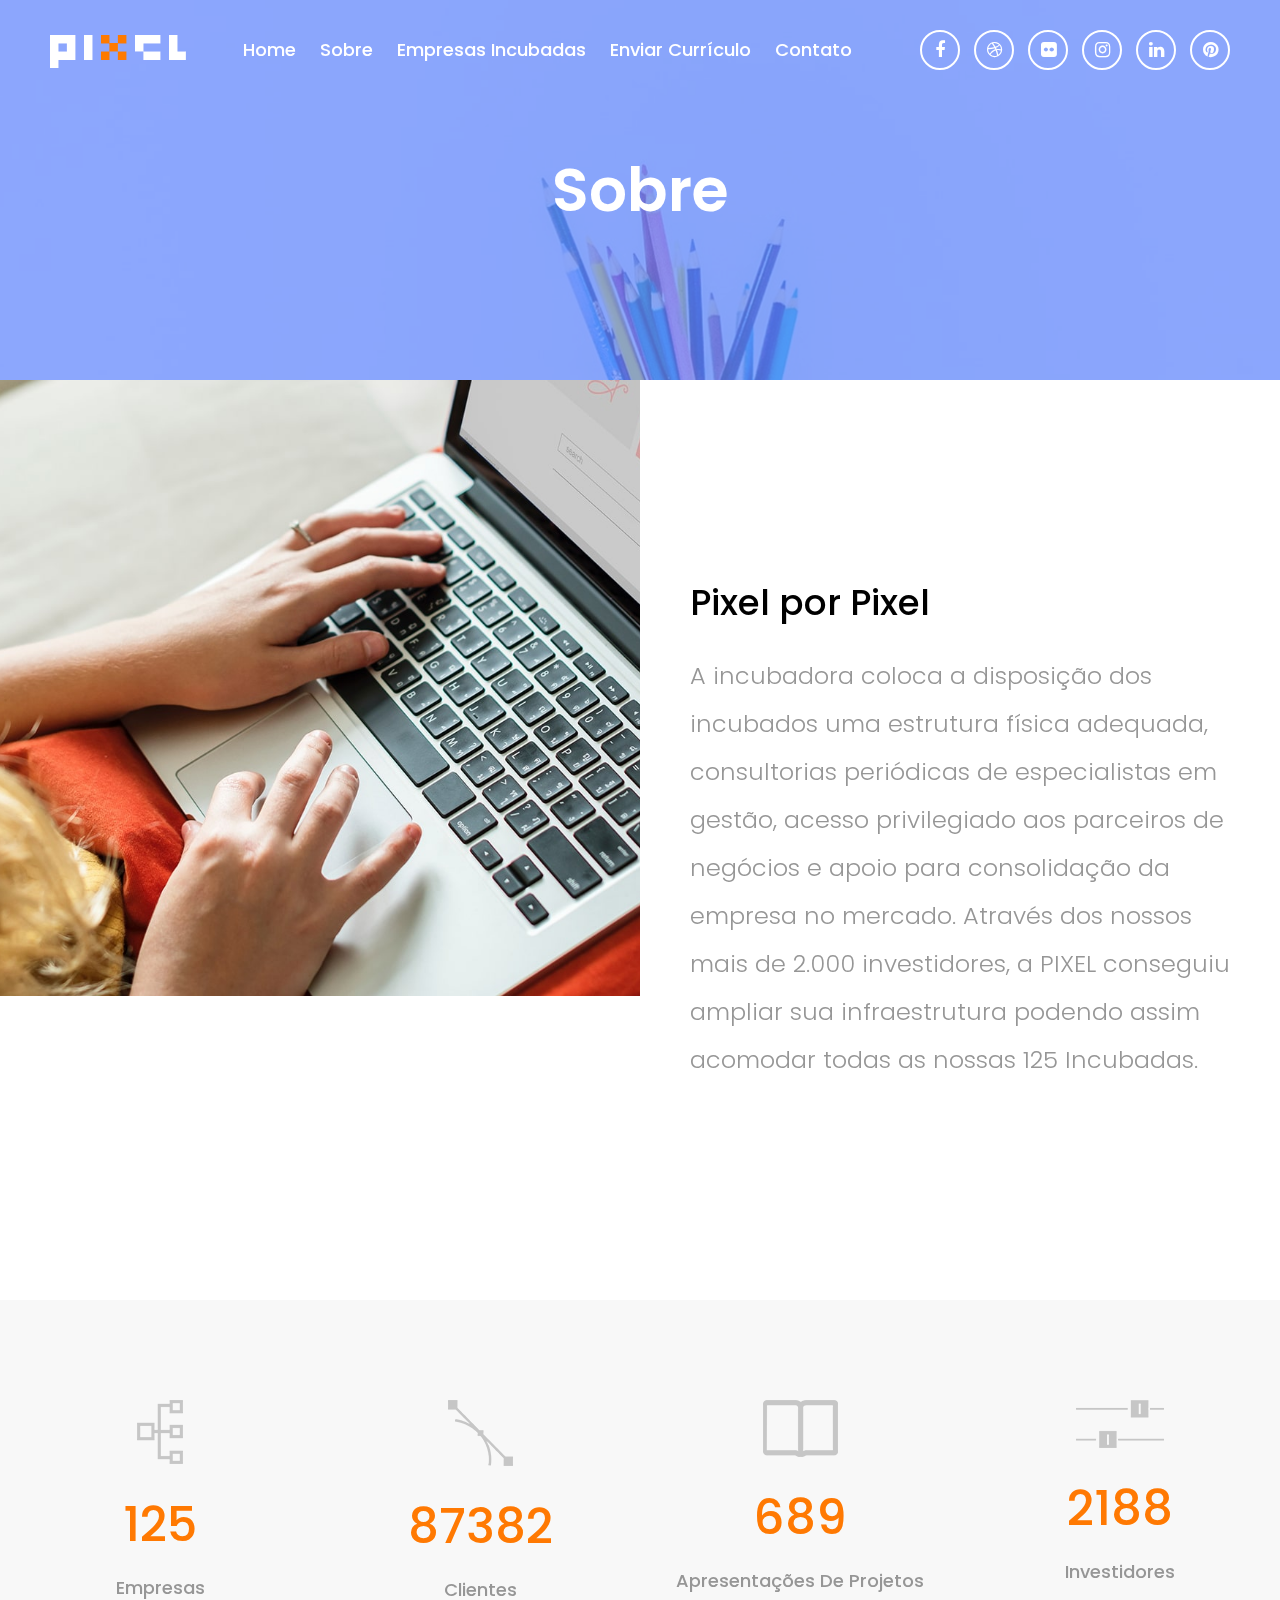
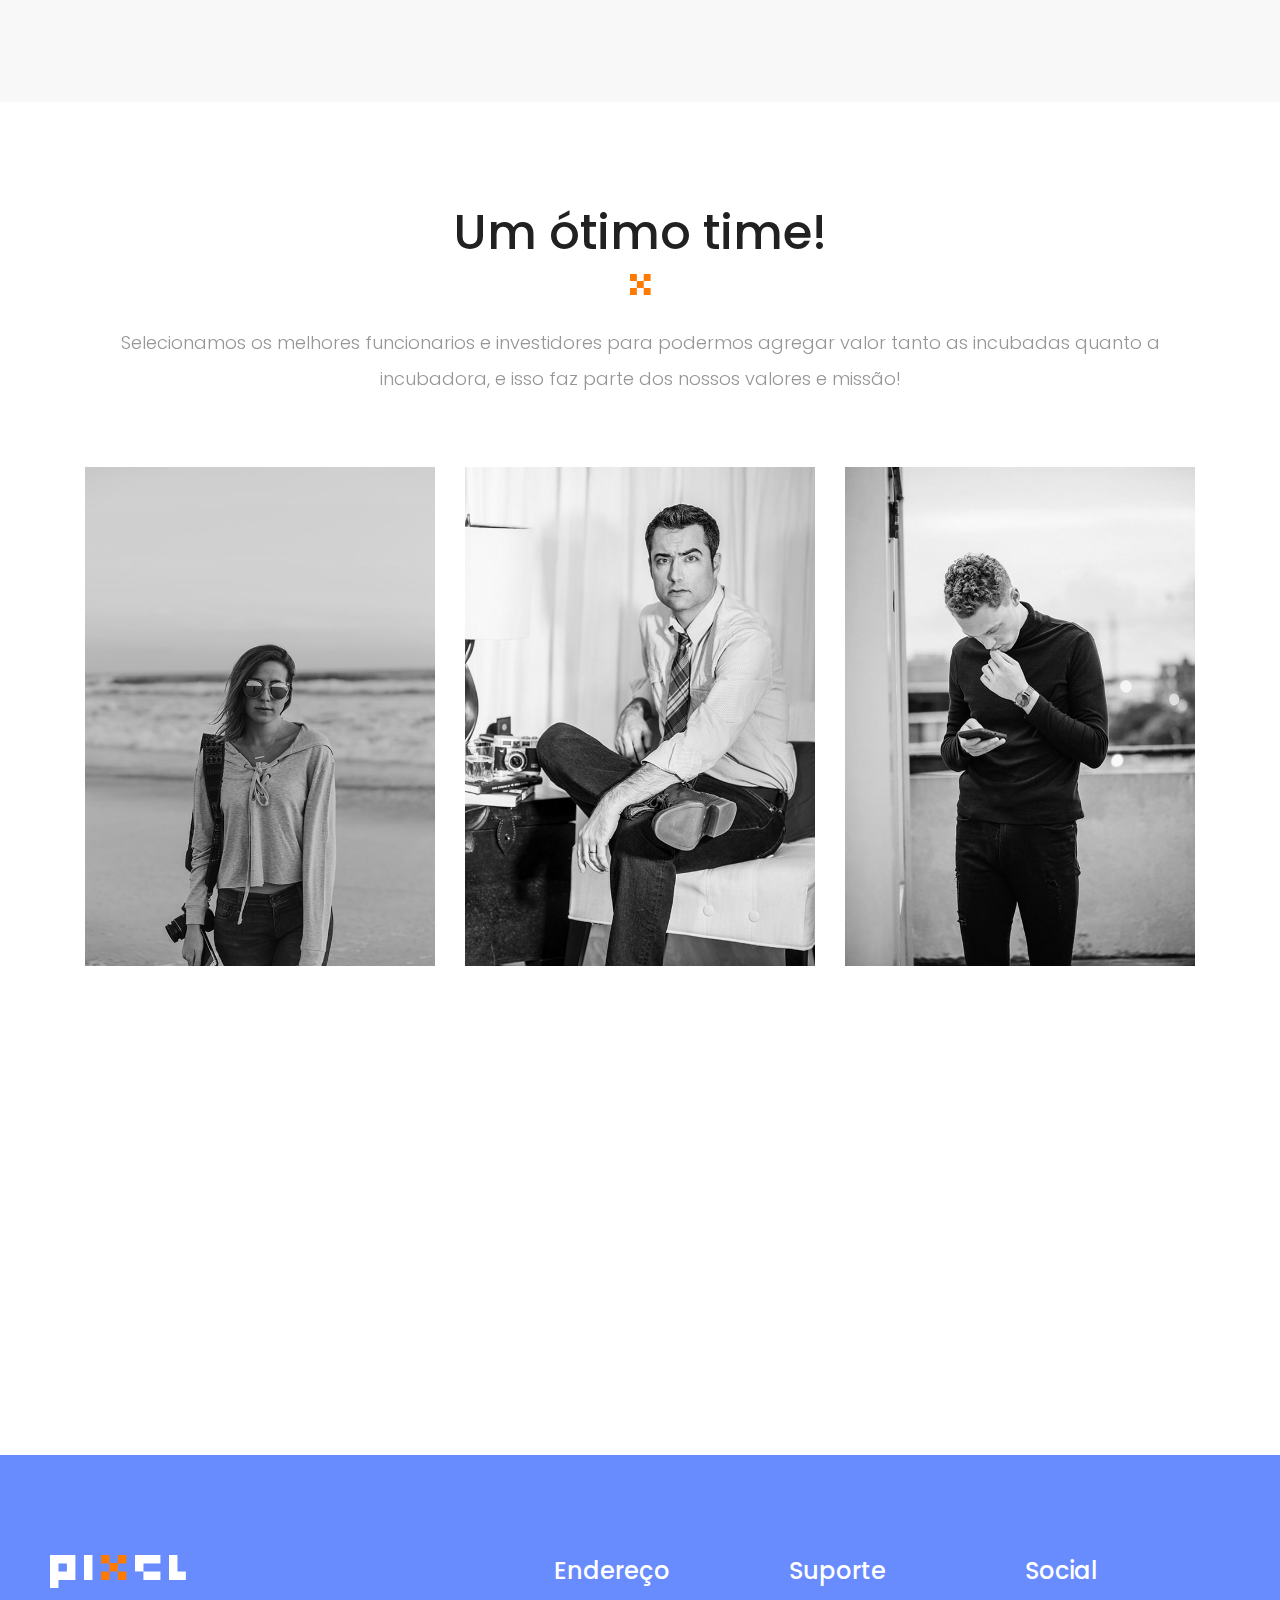
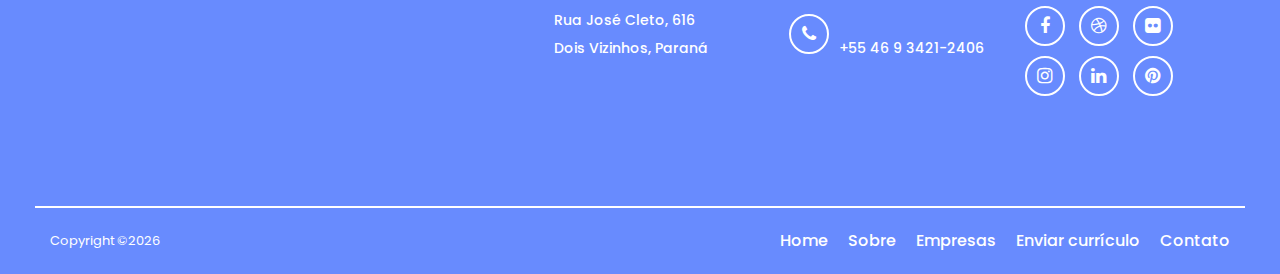
==== commit 9c51031b: "Tradução de alguns trechos e funcionamento de modal ao enviar currículo" ====
--- a/about.html
+++ b/about.html
@@ -9,7 +9,7 @@
     <!-- The above 4 meta tags *must* come first in the head; any other head content must come *after* these tags -->
 
     <!-- Title -->
-    <title>Pixel - Digital Agency HTML Template</title>
+    <title>Pixel - Sobre</title>
 
     <!-- Favicon -->
     <link rel="icon" href="img/core-img/favicon.ico">
@@ -57,76 +57,13 @@
 
                             <!-- Nav Start -->
                             <div class="classynav">
-                                <ul>
-                                    <li><a href="index.html">Home</a></li>
-                                    <li><a href="about.html">About</a></li>
-                                    <li><a href="services.html">Services</a></li>
-                                    <li><a href="portfolio.html">Pages</a>
-                                        <ul class="dropdown">
-                                            <li><a href="index.html">Home</a></li>
-                                            <li><a href="about.html">About Us</a></li>
-                                            <li><a href="services.html">Services</a>
-                                                <ul class="dropdown">
-                                                    <li><a href="index.html">Home</a></li>
-                                                    <li><a href="about.html">About Us</a></li>
-                                                    <li><a href="services.html">Services</a></li>
-                                                    <li><a href="portfolio.html">Portfolio</a>
-                                                        <ul class="dropdown">
-                                                            <li><a href="index.html">Home</a></li>
-                                                            <li><a href="about.html">About Us</a></li>
-                                                            <li><a href="services.html">Services</a></li>
-                                                            <li><a href="portfolio.html">Portfolio</a></li>
-                                                            <li><a href="contact.html">Contact</a></li>
-                                                            <li><a href="elements.html">Elements</a></li>
-                                                        </ul>
-                                                    </li>
-                                                    <li><a href="contact.html">Contact</a></li>
-                                                    <li><a href="elements.html">Elements</a></li>
-                                                </ul>
-                                            </li>
-                                            <li><a href="portfolio.html">Portfolio</a></li>
-                                            <li><a href="contact.html">Contact</a></li>
-                                            <li><a href="elements.html">Elements</a></li>
-                                        </ul>
-                                    </li>
-                                    <li><a href="#">Mega</a>
-                                        <div class="megamenu">
-                                            <ul class="single-mega cn-col-4">
-                                                <li><a href="index.html">Home</a></li>
-                                                <li><a href="about.html">About Us</a></li>
-                                                <li><a href="services.html">Services</a></li>
-                                                <li><a href="portfolio.html">Portfolio</a></li>
-                                                <li><a href="contact.html">Contact</a></li>
-                                                <li><a href="elements.html">Elements</a></li>
-                                            </ul>
-                                            <ul class="single-mega cn-col-4">
-                                                <li><a href="index.html">Home</a></li>
-                                                <li><a href="about.html">About Us</a></li>
-                                                <li><a href="services.html">Services</a></li>
-                                                <li><a href="portfolio.html">Portfolio</a></li>
-                                                <li><a href="contact.html">Contact</a></li>
-                                                <li><a href="elements.html">Elements</a></li>
-                                            </ul>
-                                            <ul class="single-mega cn-col-4">
-                                                <li><a href="index.html">Home</a></li>
-                                                <li><a href="about.html">About Us</a></li>
-                                                <li><a href="services.html">Services</a></li>
-                                                <li><a href="portfolio.html">Portfolio</a></li>
-                                                <li><a href="contact.html">Contact</a></li>
-                                                <li><a href="elements.html">Elements</a></li>
-                                            </ul>
-                                            <ul class="single-mega cn-col-4">
-                                                <li><a href="index.html">Home</a></li>
-                                                <li><a href="about.html">About Us</a></li>
-                                                <li><a href="services.html">Services</a></li>
-                                                <li><a href="portfolio.html">Portfolio</a></li>
-                                                <li><a href="contact.html">Contact</a></li>
-                                                <li><a href="elements.html">Elements</a></li>
-                                            </ul>
-                                        </div>
-                                    </li>
-                                    <li><a href="contact.html">Contact</a></li>
-                                </ul>
+                              <ul>
+                                <li><a href="index.html">Home</a></li>
+                                <li><a href="about.html">Sobre</a></li>
+                                <li><a href="services.html">Empresas Incubadas</a></li>
+                                <li><a href="send.html">Enviar currículo</a></li>
+                                <li><a href="contact.html">Contato</a></li>
+                              </ul>
 
                                 <!-- Top Social Info -->
                                 <div class="top-social-info ml-5">
@@ -153,7 +90,7 @@
             <div class="row h-100 align-items-center">
                 <div class="col-12">
                     <div class="breadcrumb-content">
-                        <h2>About Us</h2>
+                        <h2>Sobre</h2>
                     </div>
                 </div>
             </div>
@@ -168,26 +105,9 @@
 
         <!-- Feature Content -->
         <div class="feature-content">
-            <h1>Pixel by Pixel</h1>
-            <p>Lorem ipsum dolor sit amet, consectetur adipiscing elit. Ut hendrerit, elit pulvinar interdum dapibus, est dui convallis orci, vel gravida erat ante in sapien. Ut sed tristique dui, id mattis enim. Vivamus ac mollis ligula. In feugiat, libero a posuere aliquam, lorem orci suscipit dui, sit amet pellentesque dolor diam et elit.</p>
-            <p>Morbi sed lectus sem. Suspendisse vehicula tellus viverra blandit pharetra. Nulla lacinia sit amet elit in congue. Suspendisse suscipit molestie tellus, id aliquet neque ullamcorper ac. Aliquam sed egestas lacus. Integer egestas erat diam.</p>
-            <a href="#" class="btn pixel-btn mt-15">CONTINUE READING</a>
-        </div>
-    </section>
-    <!-- ##### Feature Area End ##### -->
-
-    <!-- ##### Feature Area Start ##### -->
-    <section class="pixel-feature-area d-flex flex-wrap">
-        <!-- Feature Content -->
-        <div class="feature-content">
-            <h1>Pixel by Pixel</h1>
-            <p>Lorem ipsum dolor sit amet, consectetur adipiscing elit. Ut hendrerit, elit pulvinar interdum dapibus, est dui convallis orci, vel gravida erat ante in sapien. Ut sed tristique dui, id mattis enim. Vivamus ac mollis ligula. In feugiat, libero a posuere aliquam, lorem orci suscipit dui, sit amet pellentesque dolor diam et elit.</p>
-            <p>Morbi sed lectus sem. Suspendisse vehicula tellus viverra blandit pharetra. Nulla lacinia sit amet elit in congue. Suspendisse suscipit molestie tellus, id aliquet neque ullamcorper ac. Aliquam sed egestas lacus. Integer egestas erat diam.</p>
-            <a href="#" class="btn pixel-btn mt-15">CONTINUE READING</a>
-        </div>
-
-        <!-- Feature Thumbnail -->
-        <div class="feature-thumbnail bg-img jarallax" style="background-image: url(img/bg-img/13.jpg);"></div>
+            <h1>Pixel por Pixel</h1>
+            <p>A incubadora coloca a disposição dos incubados uma estrutura física adequada, consultorias periódicas de especialistas em gestão, acesso privilegiado aos parceiros de negócios e apoio para consolidação da empresa no mercado. Através dos nossos mais de 2.000 investidores, a PIXEL conseguiu ampliar sua infraestrutura podendo assim acomodar todas as nossas 125 Incubadas.  </p>
+            </div>
     </section>
     <!-- ##### Feature Area End ##### -->
 
@@ -203,8 +123,8 @@
                             <img src="img/core-img/m1.png" alt="">
                         </div>
                         <div class="scf-text">
-                            <h2><span class="counter">3.451</span></h2>
-                            <h6>Projects Completed</h6>
+                            <h2><span class="counter">125</span></h2>
+                            <h6>Empresas</h6>
                         </div>
                     </div>
                 </div>
@@ -216,8 +136,8 @@
                             <img src="img/core-img/m2.png" alt="">
                         </div>
                         <div class="scf-text">
-                            <h2><span class="counter">235.025</span></h2>
-                            <h6>PSD Files</h6>
+                            <h2><span class="counter">87382</span></h2>
+                            <h6>Clientes</h6>
                         </div>
                     </div>
                 </div>
@@ -229,8 +149,8 @@
                             <img src="img/core-img/m3.png" alt="">
                         </div>
                         <div class="scf-text">
-                            <h2><span class="counter">4021</span></h2>
-                            <h6>Presentations Made</h6>
+                            <h2><span class="counter">689</span></h2>
+                            <h6>Apresentações de Projetos</h6>
                         </div>
                     </div>
                 </div>
@@ -242,8 +162,8 @@
                             <img src="img/core-img/m4.png" alt="">
                         </div>
                         <div class="scf-text">
-                            <h2><span class="counter">11.236</span></h2>
-                            <h6>Deadlines Achived</h6>
+                            <h2><span class="counter">2188</span></h2>
+                            <h6>Investidores</h6>
                         </div>
                     </div>
                 </div>
@@ -260,9 +180,9 @@
                 <div class="col-12">
                     <!-- Section Heading -->
                     <div class="section-heading text-center">
-                        <h2>A Beautiful Team</h2>
+                        <h2>Um ótimo time!</h2>
                         <img class="mb-30" src="img/core-img/x.png" alt="">
-                        <p>Lorem ipsum dolor sit amet, consectetur adipiscing elit. Ut rutrum quis sem sed pharetra. Morbi tempus lobortis nunc non commodo. Pellentesque habitant morbi tristique senectus et netus et malesuada fames ac turpis egestas.</p>
+                        <p>Selecionamos os melhores funcionarios e investidores para podermos agregar valor tanto as incubadas quanto a incubadora, e isso faz parte dos nossos valores e missão!</p>
                     </div>
                 </div>
             </div>
@@ -275,7 +195,7 @@
                         <!-- Hover Text -->
                         <div class="hover-text d-flex align-items-end justify-content-center text-center">
                             <div class="hover--">
-                                <h4>Jane Doe</h4>
+                                <h4>Jane Mc Flinston</h4>
                                 <h6>Digital Designer</h6>
                                 <div class="social-info">
                                     <a href="#"><i class="fa fa-behance" aria-hidden="true"></i></a>
@@ -296,8 +216,8 @@
                         <!-- Hover Text -->
                         <div class="hover-text d-flex align-items-end justify-content-center text-center">
                             <div class="hover--">
-                                <h4>Jane Doe</h4>
-                                <h6>Digital Designer</h6>
+                                <h4>Doe Desquexele</h4>
+                                <h6>Engenheiro de Software</h6>
                                 <div class="social-info">
                                     <a href="#"><i class="fa fa-behance" aria-hidden="true"></i></a>
                                     <a href="#"><i class="fa fa-dribbble" aria-hidden="true"></i></a>
@@ -317,8 +237,8 @@
                         <!-- Hover Text -->
                         <div class="hover-text d-flex align-items-end justify-content-center text-center">
                             <div class="hover--">
-                                <h4>Jane Doe</h4>
-                                <h6>Digital Designer</h6>
+                                <h4>Eoque Mec</h4>
+                                <h6>DBA</h6>
                                 <div class="social-info">
                                     <a href="#"><i class="fa fa-behance" aria-hidden="true"></i></a>
                                     <a href="#"><i class="fa fa-dribbble" aria-hidden="true"></i></a>
@@ -335,68 +255,37 @@
     </section>
     <!-- ##### Team Area End ##### -->
 
-    <!-- ##### Testimonial Area Start ##### -->
-    <section class="testimonial-area mb-100">
+	<!-- ##### Services Block Area Start ##### -->
+    <section class="services-block-area section-padding-100-0">
         <div class="container">
             <div class="row">
-                <div class="col-12">
-                    <!-- Testimonial Slides -->
-                    <div class="testimonial-slides owl-carousel">
-
-                        <!-- Single Slide -->
-                        <div class="single-testimonial-slide">
-                            <img src="img/bg-img/17.jpg" alt="">
-                            <h4>John Doe</h4>
-                            <span>Client</span>
-                            <h5>Suspendisse ac tempor nisl. Morbi vel purus vel ligula laoreet tristique vel tempus orci. Curabitur eget vulputate mauris. Vestibulum eu sem aliquam, convallis erat quis, dictum purus. </h5>
-                        </div>
-
-                        <!-- Single Slide -->
-                        <div class="single-testimonial-slide">
-                            <img src="img/bg-img/18.jpg" alt="">
-                            <h4>John Doe</h4>
-                            <span>Client</span>
-                            <h5>Suspendisse ac tempor nisl. Morbi vel purus vel ligula laoreet tristique vel tempus orci. Curabitur eget vulputate mauris. Vestibulum eu sem aliquam, convallis erat quis, dictum purus. </h5>
-                        </div>
-
-                        <!-- Single Slide -->
-                        <div class="single-testimonial-slide">
-                            <img src="img/bg-img/17.jpg" alt="">
-                            <h4>John Doe</h4>
-                            <span>Client</span>
-                            <h5>Suspendisse ac tempor nisl. Morbi vel purus vel ligula laoreet tristique vel tempus orci. Curabitur eget vulputate mauris. Vestibulum eu sem aliquam, convallis erat quis, dictum purus. </h5>
-                        </div>
-
-                        <!-- Single Slide -->
-                        <div class="single-testimonial-slide">
-                            <img src="img/bg-img/18.jpg" alt="">
-                            <h4>John Doe</h4>
-                            <span>Client</span>
-                            <h5>Suspendisse ac tempor nisl. Morbi vel purus vel ligula laoreet tristique vel tempus orci. Curabitur eget vulputate mauris. Vestibulum eu sem aliquam, convallis erat quis, dictum purus. </h5>
-                        </div>
-
-                        <!-- Single Slide -->
-                        <div class="single-testimonial-slide">
-                            <img src="img/bg-img/17.jpg" alt="">
-                            <h4>John Doe</h4>
-                            <span>Client</span>
-                            <h5>Suspendisse ac tempor nisl. Morbi vel purus vel ligula laoreet tristique vel tempus orci. Curabitur eget vulputate mauris. Vestibulum eu sem aliquam, convallis erat quis, dictum purus. </h5>
-                        </div>
-
-                        <!-- Single Slide -->
-                        <div class="single-testimonial-slide">
-                            <img src="img/bg-img/18.jpg" alt="">
-                            <h4>John Doe</h4>
-                            <span>Client</span>
-                            <h5>Suspendisse ac tempor nisl. Morbi vel purus vel ligula laoreet tristique vel tempus orci. Curabitur eget vulputate mauris. Vestibulum eu sem aliquam, convallis erat quis, dictum purus. </h5>
-                        </div>
-
-                    </div>
-                </div>
-            </div>
-        </div>
-    </section>
-    <!-- ##### Testimonial Area End ##### -->
+                <!-- Single Service Block -->
+                <div class="col-12 col-md-6 col-lg-4">
+                    <div class="single-service-block mb-100 wow fadeInUp" data-wow-delay="100ms">
+                        <h4>Missão</h4>
+                        <p>Fomentar a criação de empreendimentos inovadores e sustentáveis de base tecnologica.</p>
+                    </div>
+                </div>
+                <!-- Single Service Block -->
+                <div class="col-12 col-md-6 col-lg-4">
+                    <div class="single-service-block mb-100 wow fadeInUp" data-wow-delay="300ms">
+                        <h4>Visão</h4>
+                        <p>Ser reconhecida como uma incubadora de base tecnológica referência em inovação,produzindo para o mercado nacional, serviços com as melhores tecnologias.</p>
+                    </div>
+                </div>
+                <!-- Single Service Block -->
+                <div class="col-12 col-md-6 col-lg-4">
+                    <div class="single-service-block mb-100 wow fadeInUp" data-wow-delay="500ms">
+                        <h4>Valores</h4>
+                        <p>Agir sempre de forma ética e transparente, criando condições no ambiente de trabalgo que favoreção a criatividade e focando em resultados</p>
+                    </div>
+                </div>
+            </div>
+        </div>
+    </section>
+    <!-- ##### Services Block Area End ##### -->
+
+  
 
     <!-- ##### Footer Area Start ##### -->
     <footer class="footer-area section-padding-100-0">
@@ -417,16 +306,16 @@
                         <!-- Single Footer Widget -->
                         <div class="col-sm-4">
                             <div class="single-footer-widget mb-100">
-                                <h5 class="widget-title">Address</h5>
-                                <p>1530 Doverfield Ave <br> Hacienda Heights, California(CA), 91745</p>
+                                <h5 class="widget-title">Endereço</h5>
+                                <p>Rua José Cleto, 616<br> Dois Vizinhos, Paraná</p>
                             </div>
                         </div>
 
                         <!-- Single Footer Widget -->
                         <div class="col-sm-4">
                             <div class="single-footer-widget mb-100">
-                                <h5 class="widget-title">Support</h5>
-                                <p><i class="fa fa-phone"></i> <br> +01 251 332 331</p>
+                                <h5 class="widget-title">Suporte</h5>
+                                <p><i class="fa fa-phone"></i> <br> +55 46 9 3421-2406</p>
                             </div>
                         </div>
 
@@ -457,7 +346,7 @@
                         <div class="copywrite-content">
                             <!-- Copywrite Text -->
                             <p class="copywrite-text"><!-- Link back to Colorlib can't be removed. Template is licensed under CC BY 3.0. -->
-Copyright &copy;<script>document.write(new Date().getFullYear());</script> All rights reserved | This template is made with <i class="fa fa-heart-o" aria-hidden="true"></i> by <a href="https://colorlib.com" target="_blank">Colorlib</a>
+Copyright &copy;<script>document.write(new Date().getFullYear());</script>
 <!-- Link back to Colorlib can't be removed. Template is licensed under CC BY 3.0. -->
 </p>
                         </div>
@@ -465,11 +354,11 @@
                     <div class="col-12 col-md-6">
                         <nav class="footer-nav">
                             <ul>
-                                <li><a href="#">Home</a></li>
-                                <li><a href="#">About us</a></li>
-                                <li><a href="#">Services</a></li>
-                                <li><a href="#">Portfolio</a></li>
-                                <li><a href="#">Contact</a></li>
+                                <li><a href="index.html">Home</a></li>
+                                <li><a href="about.html">Sobre</a></li>
+                                <li><a href="services.html">Empresas</a></li>
+								<li><a href="send.html">Enviar currículo</a></li>
+                                <li><a href="contact.html">Contato</a></li>
                             </ul>
                         </nav>
                     </div>
@@ -492,4 +381,4 @@
     <script src="js/active.js"></script>
 </body>
 
-</html>+</html>
